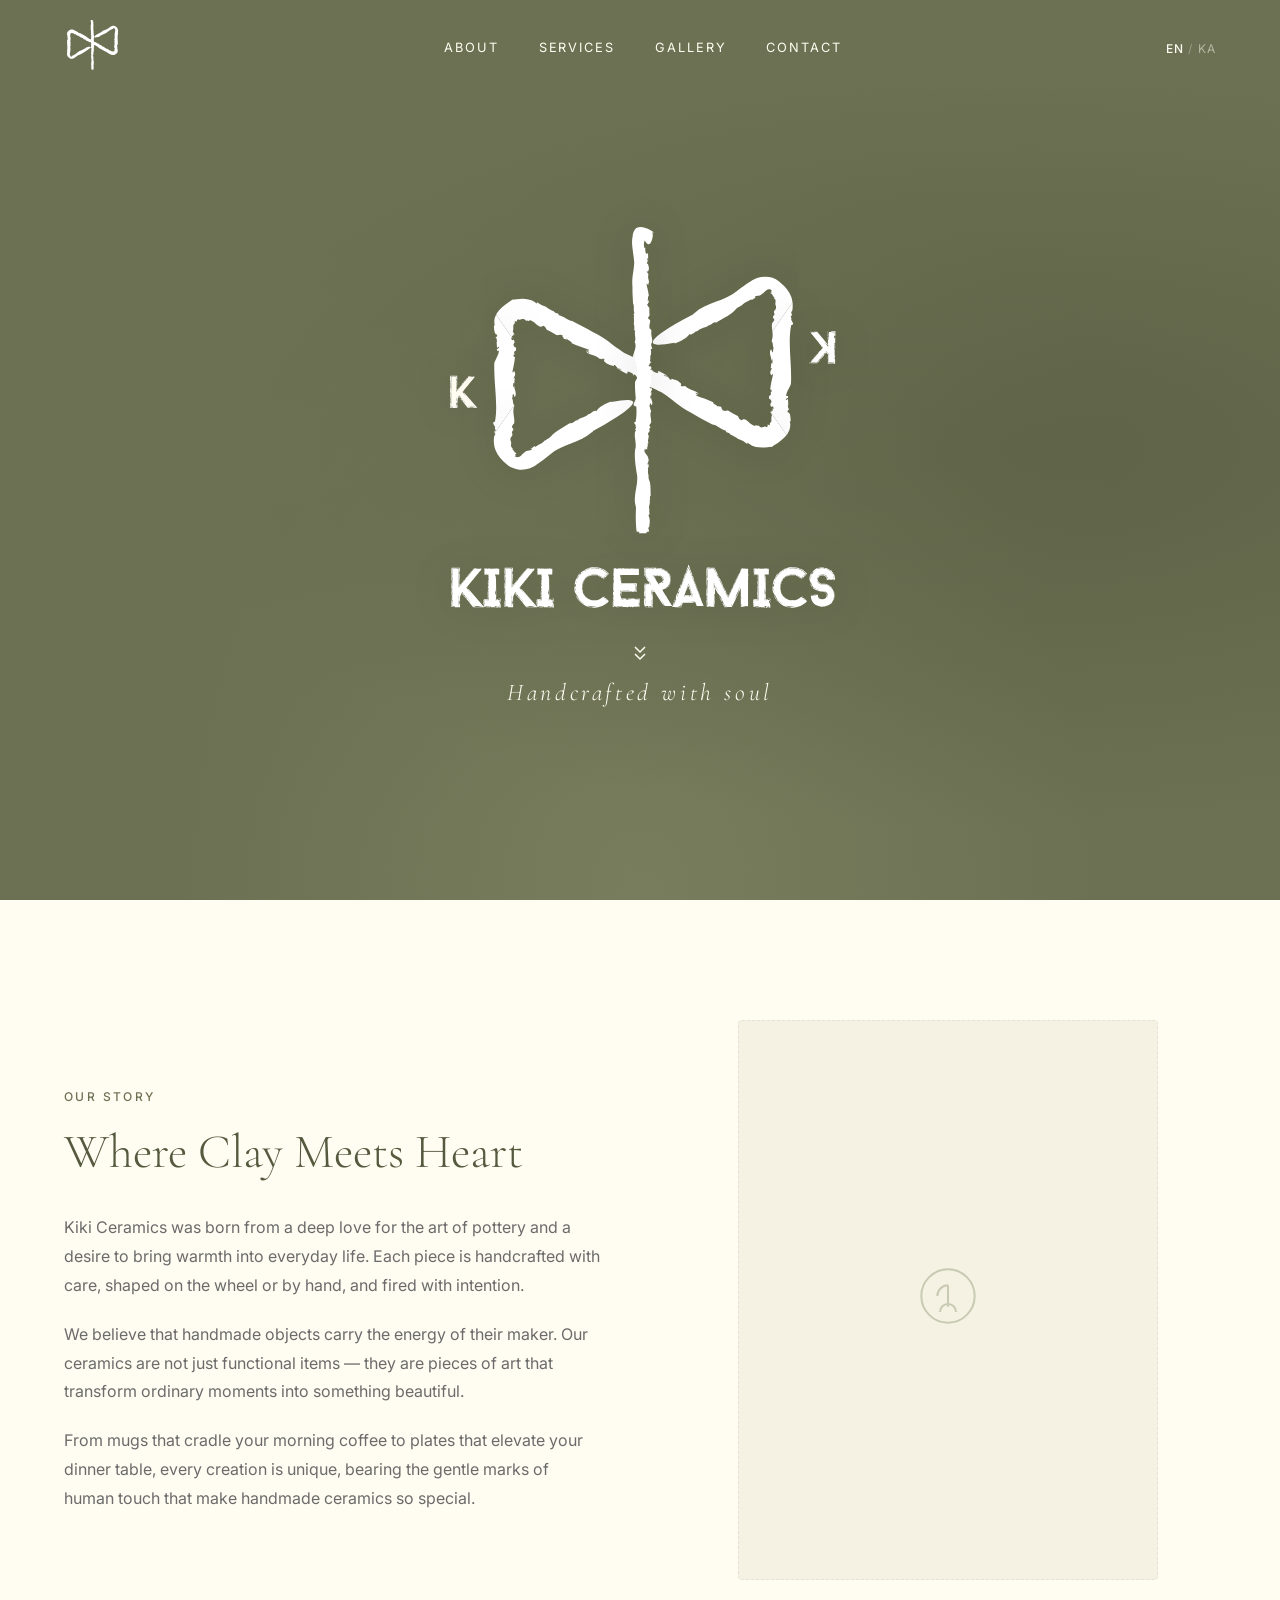
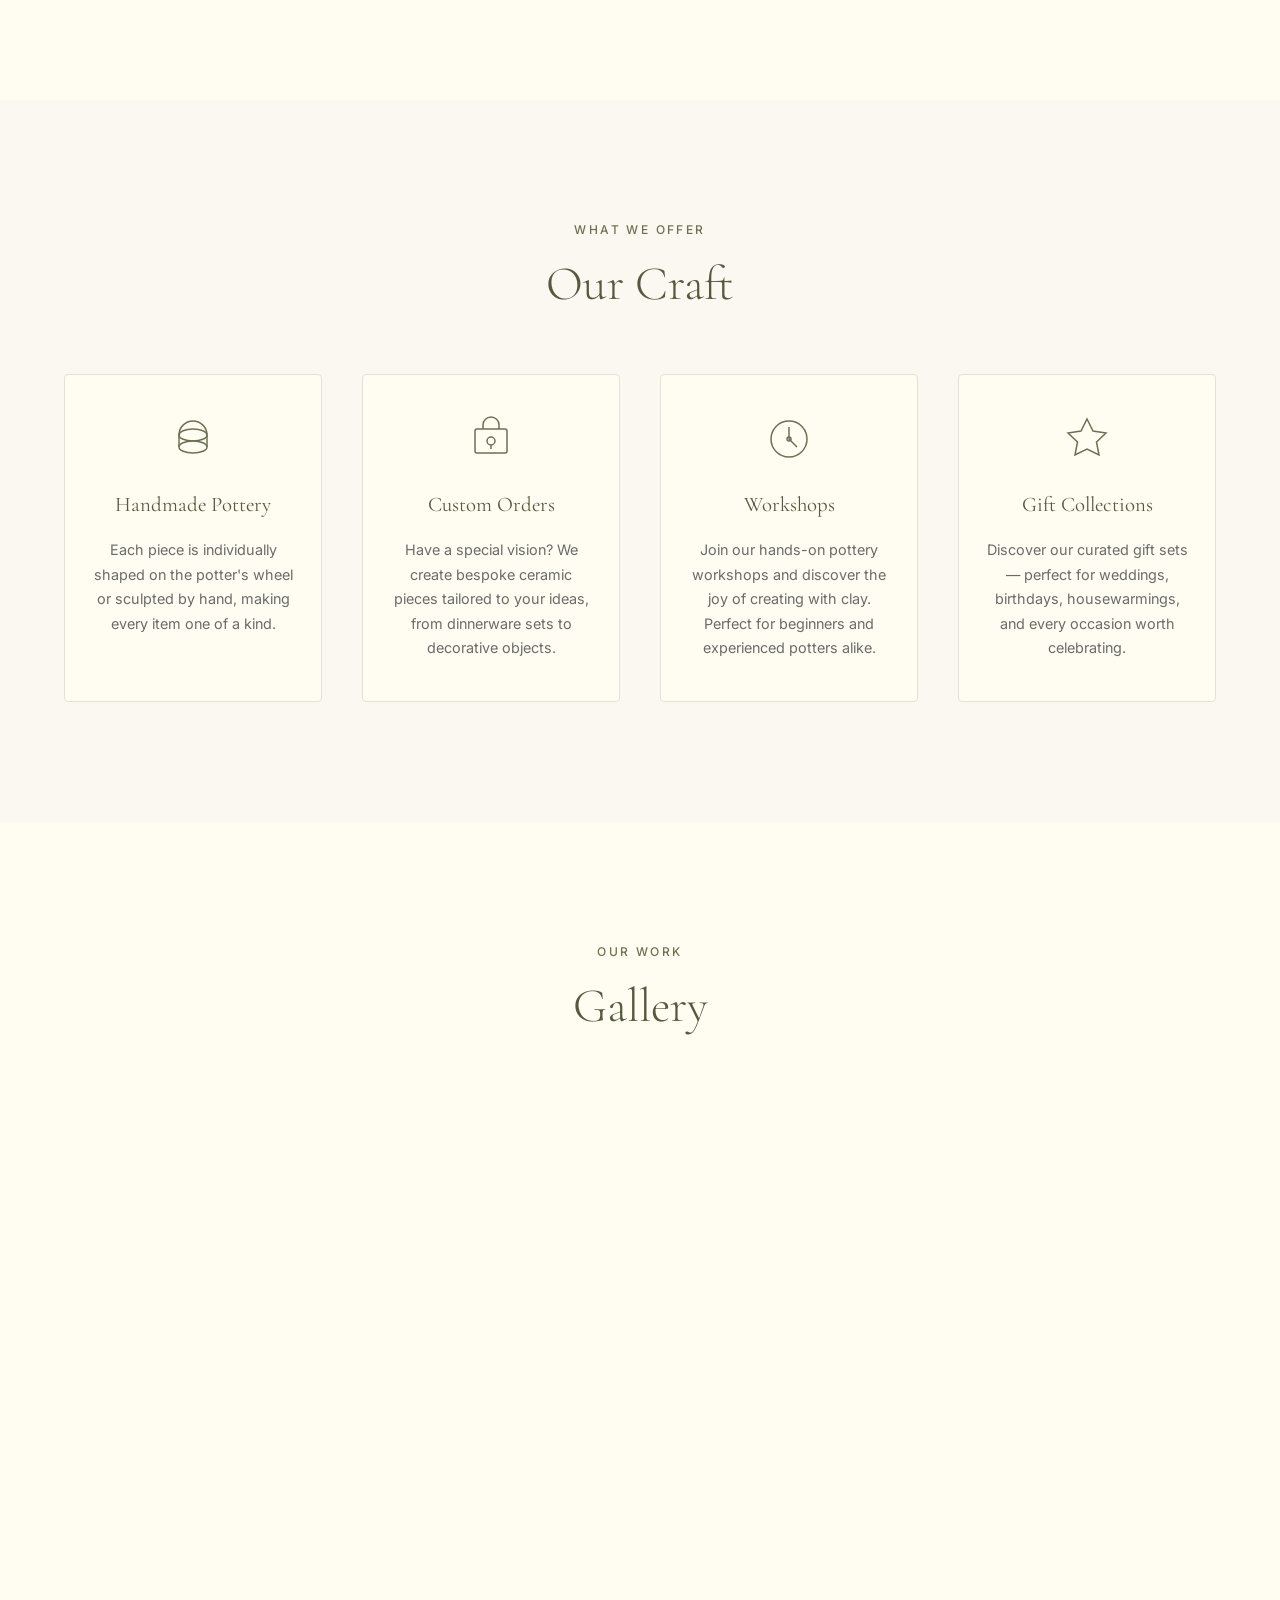
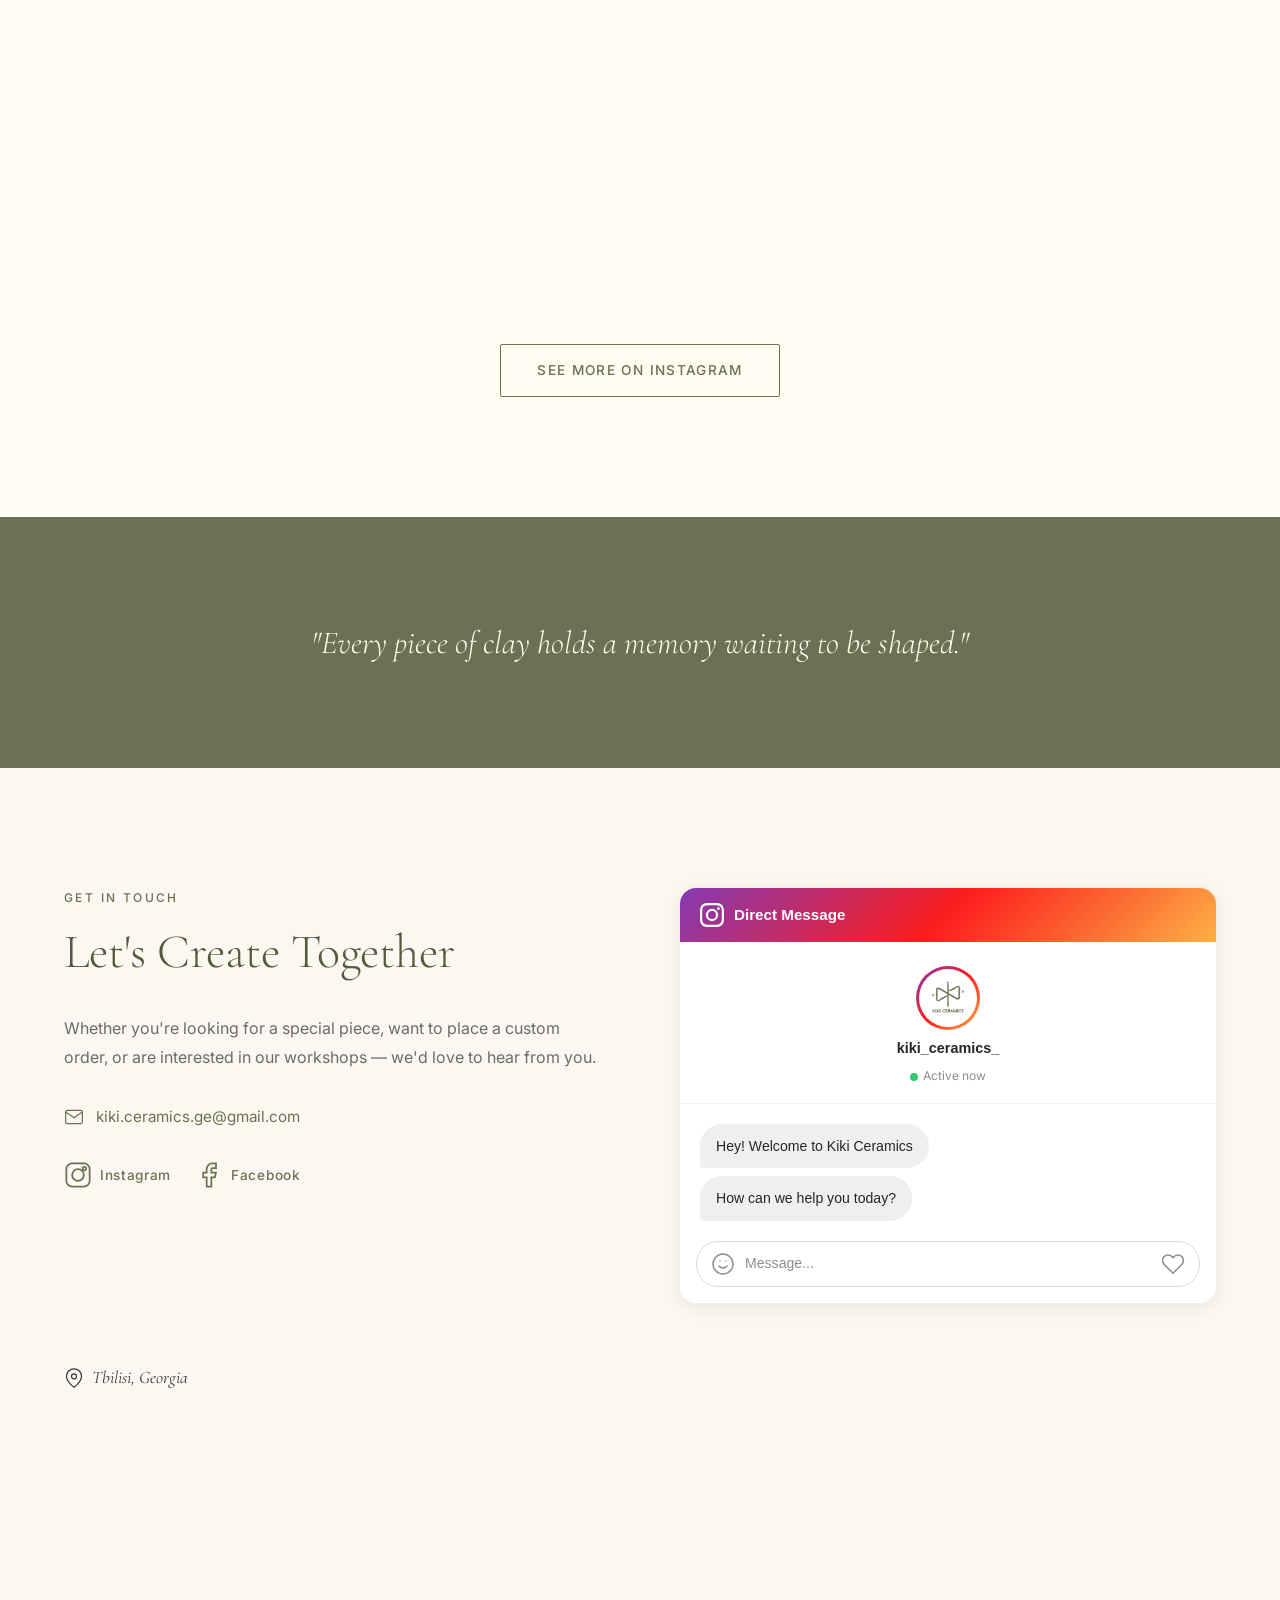
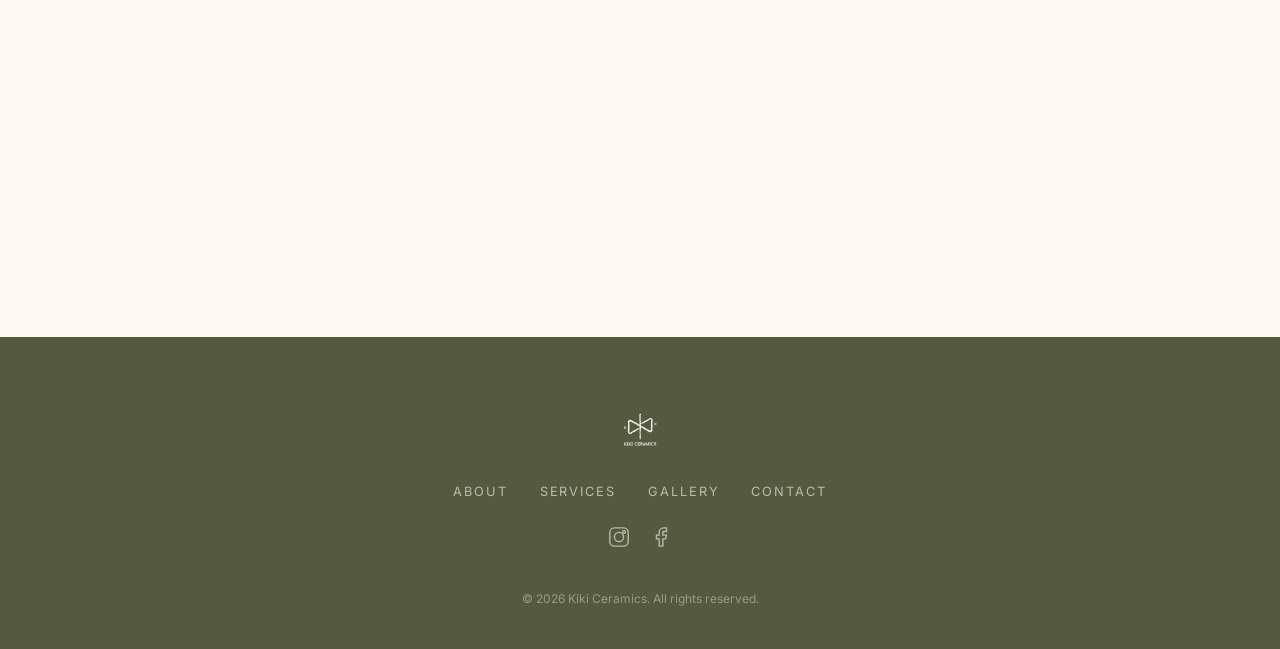
==== index.html @ f585f27c "add kiki website" ====
<!DOCTYPE html>
<html lang="en">
<head>
  <meta charset="UTF-8">
  <meta name="viewport" content="width=device-width, initial-scale=1.0">
  <title>Kiki Ceramics | Handmade Ceramics</title>
  <meta name="description" content="Kiki Ceramics - Unique handmade ceramics crafted with love. Each piece tells a story.">
  <meta property="og:title" content="Kiki Ceramics | Handmade Ceramics">
  <meta property="og:description" content="Unique handmade ceramics crafted with love in Tbilisi, Georgia. Each piece tells a story.">
  <meta property="og:type" content="website">
  <meta property="og:image" content="assets/images/logo-green.png">
  <link rel="icon" type="image/png" href="assets/images/logo-green.png">
  <link rel="stylesheet" href="styles.css">
  <link rel="preconnect" href="https://fonts.googleapis.com">
  <link rel="preconnect" href="https://fonts.gstatic.com" crossorigin>
  <link href="https://fonts.googleapis.com/css2?family=Cormorant+Garamond:ital,wght@0,300;0,400;0,500;0,600;1,300;1,400&family=Inter:wght@300;400;500&family=Noto+Sans+Georgian:wght@300;400;500;600&family=Noto+Serif+Georgian:wght@300;400;500;600&display=swap" rel="stylesheet">
</head>
<body>

  <!-- Navigation -->
  <nav class="nav" id="nav">
    <div class="nav-inner">
      <a href="#hero" class="nav-logo">
        <img src="assets/images/logo-white-bowtie.svg" alt="Kiki Ceramics" class="nav-logo-img nav-logo-white">
        <img src="assets/images/logo-green-bowtie.svg" alt="Kiki Ceramics" class="nav-logo-img nav-logo-green">
      </a>
      <div class="nav-links" id="navLinks">
        <a href="#about" class="nav-link" data-i18n="nav.about">About</a>
        <a href="#services" class="nav-link" data-i18n="nav.services">Services</a>
        <a href="#gallery" class="nav-link" data-i18n="nav.gallery">Gallery</a>
        <a href="#contact" class="nav-link" data-i18n="nav.contact">Contact</a>
      </div>
      <div class="nav-right">
        <button class="lang-toggle" id="langToggle" aria-label="Switch language">
          <span class="lang-option" data-lang="en">EN</span>
          <span class="lang-divider">/</span>
          <span class="lang-option active" data-lang="ka">KA</span>
        </button>
        <button class="nav-hamburger" id="hamburger" aria-label="Toggle menu">
          <span></span>
          <span></span>
          <span></span>
        </button>
      </div>
    </div>
  </nav>

  <!-- Mobile Menu -->
  <div class="mobile-menu" id="mobileMenu">
    <div class="mobile-menu-inner">
      <a href="#about" class="mobile-link" data-i18n="nav.about">About</a>
      <a href="#services" class="mobile-link" data-i18n="nav.services">Services</a>
      <a href="#gallery" class="mobile-link" data-i18n="nav.gallery">Gallery</a>
      <a href="#contact" class="mobile-link" data-i18n="nav.contact">Contact</a>
      <div class="mobile-social">
        <a href="https://www.instagram.com/kiki_ceramics_/" target="_blank" rel="noopener noreferrer" aria-label="Instagram">
          <svg width="24" height="24" viewBox="0 0 24 24" fill="none" stroke="currentColor" stroke-width="1.5"><rect x="2" y="2" width="20" height="20" rx="5"/><circle cx="12" cy="12" r="5"/><circle cx="17.5" cy="6.5" r="1.5"/></svg>
        </a>
        <a href="https://www.facebook.com/Kiki.Handmade.Ceramics" target="_blank" rel="noopener noreferrer" aria-label="Facebook">
          <svg width="24" height="24" viewBox="0 0 24 24" fill="none" stroke="currentColor" stroke-width="1.5"><path d="M18 2h-3a5 5 0 0 0-5 5v3H7v4h3v8h4v-8h3l1-4h-4V7a1 1 0 0 1 1-1h3z"/></svg>
        </a>
      </div>
    </div>
  </div>

  <!-- Hero Section -->
  <section class="hero" id="hero">
    <div class="hero-bg"></div>
    <div class="hero-content">
      <div class="hero-logo-wrapper">
        <img src="assets/images/logo-white-center.svg" alt="Kiki Ceramics" class="hero-logo hero-logo-center">
        <img src="assets/images/logo-white-wing-right-1.svg" alt="" aria-hidden="true" class="hero-logo hero-logo-wing-r1">
        <img src="assets/images/logo-white-wing-right-2.svg" alt="" aria-hidden="true" class="hero-logo hero-logo-wing-r2">
        <img src="assets/images/logo-white-wing-right-3.svg" alt="" aria-hidden="true" class="hero-logo hero-logo-wing-r3">
        <img src="assets/images/logo-white-wing-left-1.svg" alt="" aria-hidden="true" class="hero-logo hero-logo-wing-l1">
        <img src="assets/images/logo-white-wing-left-2.svg" alt="" aria-hidden="true" class="hero-logo hero-logo-wing-l2">
        <img src="assets/images/logo-white-wing-left-3.svg" alt="" aria-hidden="true" class="hero-logo hero-logo-wing-l3">
        <img src="assets/images/logo-white-kk.svg" alt="" aria-hidden="true" class="hero-logo hero-logo-kk">
        <img src="assets/images/logo-white-text.svg" alt="" aria-hidden="true" class="hero-logo hero-logo-text">
      </div>
      <p class="hero-tagline" data-i18n="hero.tagline">Handcrafted with soul</p>
      <a href="#about" class="hero-scroll">
        <svg width="24" height="24" viewBox="0 0 24 24" fill="none" stroke="currentColor" stroke-width="1.5"><path d="M7 13l5 5 5-5M7 6l5 5 5-5"/></svg>
      </a>
    </div>
  </section>

  <!-- About Section -->
  <section class="section about" id="about">
    <div class="container">
      <div class="about-grid">
        <div class="about-text">
          <span class="section-label" data-i18n="about.label">Our Story</span>
          <h2 class="section-title" data-i18n="about.title">Where Clay Meets Heart</h2>
          <p class="about-description" data-i18n="about.p1">
            Kiki Ceramics was born from a deep love for the art of pottery and a desire to bring warmth into everyday life. Each piece is handcrafted with care, shaped on the wheel or by hand, and fired with intention.
          </p>
          <p class="about-description" data-i18n="about.p2">
            We believe that handmade objects carry the energy of their maker. Our ceramics are not just functional items — they are pieces of art that transform ordinary moments into something beautiful.
          </p>
          <p class="about-description" data-i18n="about.p3">
            From mugs that cradle your morning coffee to plates that elevate your dinner table, every creation is unique, bearing the gentle marks of human touch that make handmade ceramics so special.
          </p>
        </div>
        <div class="about-visual">
          <div class="about-image-placeholder">
            <div class="placeholder-icon">
              <svg width="64" height="64" viewBox="0 0 24 24" fill="none" stroke="currentColor" stroke-width="0.75"><path d="M12 2C6.48 2 2 6.48 2 12s4.48 10 10 10 10-4.48 10-10S17.52 2 12 2z"/><path d="M8 12c0-2.2 1.8-4 4-4"/><path d="M12 8v8"/><path d="M9 18c0-1.7 1.3-3 3-3s3 1.3 3 3"/></svg>
            </div>
          </div>
        </div>
      </div>
    </div>
  </section>

  <!-- Services Section -->
  <section class="section services" id="services">
    <div class="container">
      <span class="section-label center" data-i18n="services.label">What We Offer</span>
      <h2 class="section-title center" data-i18n="services.title">Our Craft</h2>
      <div class="services-grid">
        <div class="service-card">
          <div class="service-icon">
            <svg width="48" height="48" viewBox="0 0 48 48" fill="none" stroke="currentColor" stroke-width="1.5">
              <ellipse cx="24" cy="32" rx="14" ry="6"/>
              <path d="M10 32V20c0-7.7 6.3-14 14-14s14 6.3 14 14v12"/>
              <ellipse cx="24" cy="20" rx="14" ry="6"/>
            </svg>
          </div>
          <h3 class="service-title" data-i18n="services.handmade.title">Handmade Pottery</h3>
          <p class="service-text" data-i18n="services.handmade.text">
            Each piece is individually shaped on the potter's wheel or sculpted by hand, making every item one of a kind.
          </p>
        </div>
        <div class="service-card">
          <div class="service-icon">
            <svg width="48" height="48" viewBox="0 0 48 48" fill="none" stroke="currentColor" stroke-width="1.5">
              <rect x="8" y="14" width="32" height="24" rx="2"/>
              <path d="M16 14V10a8 8 0 0 1 16 0v4"/>
              <circle cx="24" cy="26" r="4"/>
              <path d="M24 30v4"/>
            </svg>
          </div>
          <h3 class="service-title" data-i18n="services.custom.title">Custom Orders</h3>
          <p class="service-text" data-i18n="services.custom.text">
            Have a special vision? We create bespoke ceramic pieces tailored to your ideas, from dinnerware sets to decorative objects.
          </p>
        </div>
        <div class="service-card">
          <div class="service-icon">
            <svg width="48" height="48" viewBox="0 0 48 48" fill="none" stroke="currentColor" stroke-width="1.5">
              <circle cx="24" cy="24" r="18"/>
              <path d="M24 12v12l8 8"/>
              <circle cx="24" cy="24" r="2"/>
            </svg>
          </div>
          <h3 class="service-title" data-i18n="services.workshops.title">Workshops</h3>
          <p class="service-text" data-i18n="services.workshops.text">
            Join our hands-on pottery workshops and discover the joy of creating with clay. Perfect for beginners and experienced potters alike.
          </p>
        </div>
        <div class="service-card">
          <div class="service-icon">
            <svg width="48" height="48" viewBox="0 0 48 48" fill="none" stroke="currentColor" stroke-width="1.5">
              <path d="M24 4l6 12 13 2-9.5 9 2.5 13L24 34l-12 6 2.5-13L5 18l13-2z"/>
            </svg>
          </div>
          <h3 class="service-title" data-i18n="services.gifts.title">Gift Collections</h3>
          <p class="service-text" data-i18n="services.gifts.text">
            Discover our curated gift sets — perfect for weddings, birthdays, housewarmings, and every occasion worth celebrating.
          </p>
        </div>
      </div>
    </div>
  </section>

  <!-- Gallery Section -->
  <section class="section gallery" id="gallery">
    <div class="container">
      <span class="section-label center" data-i18n="gallery.label">Our Work</span>
      <h2 class="section-title center" data-i18n="gallery.title">Gallery</h2>
      <div class="gallery-embed">
        <iframe src="https://www.instagram.com/kiki_ceramics_/embed/" frameborder="0" scrolling="no" allowtransparency="true" class="instagram-embed-iframe"></iframe>
      </div>
      <div class="gallery-cta">
        <a href="https://www.instagram.com/kiki_ceramics_/" target="_blank" rel="noopener noreferrer" class="btn btn-outline" data-i18n="gallery.cta">
          See More on Instagram
        </a>
      </div>
    </div>
  </section>

  <!-- Testimonial / Quote -->
  <section class="section quote-section">
    <div class="container">
      <blockquote class="quote">
        <p class="quote-text" data-i18n="quote.text">"Every piece of clay holds a memory waiting to be shaped."</p>
      </blockquote>
    </div>
  </section>

  <!-- Contact Section -->
  <section class="section contact" id="contact">
    <div class="container">
      <div class="contact-grid">
        <div class="contact-info">
          <span class="section-label" data-i18n="contact.label">Get in Touch</span>
          <h2 class="section-title" data-i18n="contact.title">Let's Create Together</h2>
          <p class="contact-description" data-i18n="contact.text">
            Whether you're looking for a special piece, want to place a custom order, or are interested in our workshops — we'd love to hear from you.
          </p>
          <div class="contact-details">
            <div class="contact-item">
              <svg width="20" height="20" viewBox="0 0 24 24" fill="none" stroke="currentColor" stroke-width="1.5"><path d="M4 4h16c1.1 0 2 .9 2 2v12c0 1.1-.9 2-2 2H4c-1.1 0-2-.9-2-2V6c0-1.1.9-2 2-2z"/><polyline points="22,6 12,13 2,6"/></svg>
              <a href="mailto:kiki.ceramics.ge@gmail.com">kiki.ceramics.ge@gmail.com</a>
            </div>
          </div>
          <div class="contact-social">
            <a href="https://www.instagram.com/kiki_ceramics_/" target="_blank" rel="noopener noreferrer" class="social-link" aria-label="Instagram">
              <svg width="28" height="28" viewBox="0 0 24 24" fill="none" stroke="currentColor" stroke-width="1.5"><rect x="2" y="2" width="20" height="20" rx="5"/><circle cx="12" cy="12" r="5"/><circle cx="17.5" cy="6.5" r="1.5"/></svg>
              <span>Instagram</span>
            </a>
            <a href="https://www.facebook.com/Kiki.Handmade.Ceramics" target="_blank" rel="noopener noreferrer" class="social-link" aria-label="Facebook">
              <svg width="28" height="28" viewBox="0 0 24 24" fill="none" stroke="currentColor" stroke-width="1.5"><path d="M18 2h-3a5 5 0 0 0-5 5v3H7v4h3v8h4v-8h3l1-4h-4V7a1 1 0 0 1 1-1h3z"/></svg>
              <span>Facebook</span>
            </a>
          </div>
        </div>
        <a href="https://ig.me/m/kiki_ceramics_" target="_blank" rel="noopener noreferrer" class="dm-chat">
          <div class="dm-chat-header">
            <svg class="dm-ig-logo" width="24" height="24" viewBox="0 0 24 24" fill="white"><path d="M12 2.163c3.204 0 3.584.012 4.85.07 3.252.148 4.771 1.691 4.919 4.919.058 1.265.069 1.645.069 4.849 0 3.205-.012 3.584-.069 4.849-.149 3.225-1.664 4.771-4.919 4.919-1.266.058-1.644.07-4.85.07-3.204 0-3.584-.012-4.849-.07-3.26-.149-4.771-1.699-4.919-4.92-.058-1.265-.07-1.644-.07-4.849 0-3.204.013-3.583.07-4.849.149-3.227 1.664-4.771 4.919-4.919 1.266-.057 1.645-.069 4.849-.069zM12 0C8.741 0 8.333.014 7.053.072 2.695.272.273 2.69.073 7.052.014 8.333 0 8.741 0 12c0 3.259.014 3.668.072 4.948.2 4.358 2.618 6.78 6.98 6.98C8.333 23.986 8.741 24 12 24c3.259 0 3.668-.014 4.948-.072 4.354-.2 6.782-2.618 6.979-6.98.059-1.28.073-1.689.073-4.948 0-3.259-.014-3.667-.072-4.947-.196-4.354-2.617-6.78-6.979-6.98C15.668.014 15.259 0 12 0zm0 5.838a6.162 6.162 0 100 12.324 6.162 6.162 0 000-12.324zM12 16a4 4 0 110-8 4 4 0 010 8zm6.406-11.845a1.44 1.44 0 100 2.881 1.44 1.44 0 000-2.881z"/></svg>
            <div class="dm-chat-user">
              <span class="dm-chat-name">Direct Message</span>
            </div>
          </div>
          <div class="dm-chat-profile">
            <img src="assets/images/logo-green.png" alt="Kiki Ceramics" class="dm-chat-avatar">
            <span class="dm-chat-username">kiki_ceramics_</span>
            <span class="dm-chat-status"><span class="dm-status-dot"></span> <span data-i18n="contact.dm.active">Active now</span></span>
          </div>
          <div class="dm-chat-body">
            <div class="dm-bubble dm-bubble-them">
              <span data-i18n="contact.dm.msg1">Hey! Welcome to Kiki Ceramics</span>
            </div>
            <div class="dm-bubble dm-bubble-them">
              <span data-i18n="contact.dm.msg2">How can we help you today?</span>
            </div>
          </div>
          <div class="dm-chat-input">
            <div class="dm-input-left">
              <svg width="24" height="24" viewBox="0 0 24 24" fill="none" stroke="currentColor" stroke-width="1.5" stroke-linecap="round" stroke-linejoin="round"><circle cx="12" cy="12" r="10"/><path d="M8 14s1.5 2 4 2 4-2 4-2"/><line x1="9" y1="9" x2="9.01" y2="9"/><line x1="15" y1="9" x2="15.01" y2="9"/></svg>
              <span data-i18n="contact.dm.placeholder">Message...</span>
            </div>
            <svg width="24" height="24" viewBox="0 0 24 24" fill="none" stroke="currentColor" stroke-width="1.5" stroke-linecap="round" stroke-linejoin="round"><path d="M20.84 4.61a5.5 5.5 0 00-7.78 0L12 5.67l-1.06-1.06a5.5 5.5 0 00-7.78 7.78l1.06 1.06L12 21.23l7.78-7.78 1.06-1.06a5.5 5.5 0 000-7.78z"/></svg>
          </div>
        </a>
      </div>
      <div class="map-wrapper">
        <div class="map-label">
          <svg width="20" height="20" viewBox="0 0 24 24" fill="none" stroke="currentColor" stroke-width="1.5"><path d="M21 10c0 7-9 13-9 13s-9-6-9-13a9 9 0 0 1 18 0z"/><circle cx="12" cy="10" r="3"/></svg>
          <span data-i18n="contact.location">Tbilisi, Georgia</span>
        </div>
        <iframe src="https://www.google.com/maps/embed?pb=!1m18!1m12!1m3!1d2978.5!2d44.7098691!3d41.7213943!2m3!1f0!2f0!3f0!3m2!1i1024!2i768!4f13.1!3m3!1m2!1s0x404473e780253381%3A0xa9ea9d4c72f1ffa7!2sAnemone!5e0!3m2!1sen!2sge!4v1709300000000" width="100%" height="400" style="border:0; border-radius:8px;" allowfullscreen="" loading="lazy" referrerpolicy="no-referrer-when-downgrade"></iframe>
      </div>
    </div>
  </section>

  <!-- Footer -->
  <footer class="footer">
    <div class="container">
      <div class="footer-inner">
        <div class="footer-logo">
          <img src="assets/images/logo-white.svg" alt="Kiki Ceramics" class="footer-logo-img">
        </div>
        <div class="footer-links">
          <a href="#about" data-i18n="nav.about">About</a>
          <a href="#services" data-i18n="nav.services">Services</a>
          <a href="#gallery" data-i18n="nav.gallery">Gallery</a>
          <a href="#contact" data-i18n="nav.contact">Contact</a>
        </div>
        <div class="footer-social">
          <a href="https://www.instagram.com/kiki_ceramics_/" target="_blank" rel="noopener noreferrer" aria-label="Instagram">
            <svg width="22" height="22" viewBox="0 0 24 24" fill="none" stroke="currentColor" stroke-width="1.5"><rect x="2" y="2" width="20" height="20" rx="5"/><circle cx="12" cy="12" r="5"/><circle cx="17.5" cy="6.5" r="1.5"/></svg>
          </a>
          <a href="https://www.facebook.com/Kiki.Handmade.Ceramics" target="_blank" rel="noopener noreferrer" aria-label="Facebook">
            <svg width="22" height="22" viewBox="0 0 24 24" fill="none" stroke="currentColor" stroke-width="1.5"><path d="M18 2h-3a5 5 0 0 0-5 5v3H7v4h3v8h4v-8h3l1-4h-4V7a1 1 0 0 1 1-1h3z"/></svg>
          </a>
        </div>
        <p class="footer-copy">&copy; 2026 Kiki Ceramics. <span data-i18n="footer.rights">All rights reserved.</span></p>
      </div>
    </div>
  </footer>

  <script src="script.js"></script>
</body>
</html>
---- styles.css ----
/* =========================================
   KIKI CERAMICS - Landing Page Styles
   ========================================= */

/* --- Font Faces --- */
@font-face {
  font-family: 'Baron Neue';
  src: url('assets/fonts/Baron Neue.otf') format('opentype');
  font-weight: 400;
  font-style: normal;
  font-display: swap;
}
@font-face {
  font-family: 'Baron Neue';
  src: url('assets/fonts/Baron Neue Bold.otf') format('opentype');
  font-weight: 700;
  font-style: normal;
  font-display: swap;
}
@font-face {
  font-family: 'Baron Neue';
  src: url('assets/fonts/Baron Neue Black.otf') format('opentype');
  font-weight: 900;
  font-style: normal;
  font-display: swap;
}

/* --- CSS Variables --- */
:root {
  --color-olive: #6C7153;
  --color-olive-dark: #555a3f;
  --color-olive-light: #8a8f6e;
  --color-cream: #FFFDF1;
  --color-cream-dark: #f5f2e3;
  --color-warm-white: #faf8f0;
  --color-text: #3a3a3a;
  --color-text-light: #6b6b6b;
  --color-text-muted: #999;
  --color-border: #e5e2d5;
  --font-display: 'Baron Neue', 'Cormorant Garamond', Georgia, serif;
  --font-heading: 'Cormorant Garamond', Georgia, serif;
  --font-body: 'Inter', 'Noto Sans Georgian', -apple-system, BlinkMacSystemFont, sans-serif;
  --font-georgian: 'Noto Sans Georgian', 'Inter', sans-serif;
  --font-georgian-heading: 'Noto Serif Georgian', Georgia, serif;
  --container-max: 1200px;
  --section-padding: 120px;
  --transition: 0.3s cubic-bezier(0.4, 0, 0.2, 1);
}

/* --- Reset & Base --- */
*, *::before, *::after {
  margin: 0;
  padding: 0;
  box-sizing: border-box;
}

html {
  scroll-behavior: smooth;
  font-size: 16px;
}

body {
  font-family: var(--font-body);
  color: var(--color-text);
  background-color: var(--color-cream);
  line-height: 1.7;
  -webkit-font-smoothing: antialiased;
  -moz-osx-font-smoothing: grayscale;
  overflow-x: hidden;
}

img {
  max-width: 100%;
  height: auto;
  display: block;
}

a {
  color: inherit;
  text-decoration: none;
  transition: var(--transition);
}

button {
  border: none;
  background: none;
  cursor: pointer;
  font-family: inherit;
}

.container {
  max-width: var(--container-max);
  margin: 0 auto;
  padding: 0 24px;
}

.section {
  padding: var(--section-padding) 0;
}

/* --- Typography --- */
.section-label {
  display: block;
  font-family: var(--font-body);
  font-size: 0.75rem;
  font-weight: 500;
  letter-spacing: 0.2em;
  text-transform: uppercase;
  color: var(--color-olive);
  margin-bottom: 16px;
}

.section-label.center {
  text-align: center;
}

.section-title {
  font-family: var(--font-heading);
  font-size: clamp(2rem, 4vw, 3rem);
  font-weight: 300;
  color: var(--color-olive-dark);
  line-height: 1.2;
  margin-bottom: 32px;
}

.section-title.center {
  text-align: center;
}

/* --- Buttons --- */
.btn {
  display: inline-flex;
  align-items: center;
  justify-content: center;
  padding: 14px 36px;
  font-family: var(--font-body);
  font-size: 0.85rem;
  font-weight: 500;
  letter-spacing: 0.1em;
  text-transform: uppercase;
  border-radius: 2px;
  transition: var(--transition);
  cursor: pointer;
}

.btn-primary {
  background-color: var(--color-olive);
  color: var(--color-cream);
  border: 1.5px solid var(--color-olive);
}

.btn-primary:hover {
  background-color: var(--color-olive-dark);
  border-color: var(--color-olive-dark);
}

.btn-outline {
  background: transparent;
  color: var(--color-olive);
  border: 1.5px solid var(--color-olive);
}

.btn-outline:hover {
  background-color: var(--color-olive);
  color: var(--color-cream);
}

/* =========================================
   NAVIGATION
   ========================================= */
.nav {
  position: fixed;
  top: 0;
  left: 0;
  right: 0;
  z-index: 1000;
  padding: 20px 0;
  transition: all 0.4s ease;
}

.nav.scrolled {
  background-color: rgba(255, 253, 241, 0.95);
  backdrop-filter: blur(12px);
  -webkit-backdrop-filter: blur(12px);
  padding: 12px 0;
  box-shadow: 0 1px 0 var(--color-border);
}

.nav-inner {
  max-width: var(--container-max);
  margin: 0 auto;
  padding: 0 24px;
  display: flex;
  align-items: center;
  justify-content: space-between;
}

.nav-logo {
  overflow: hidden;
  width: 56px;
  height: 56px;
  flex-shrink: 0;
  transition: var(--transition);
}

.nav-logo-img {
  width: 100%;
  height: 100%;
  transform: scale(2.2) translateY(-3%);
  transform-origin: center;
  transition: var(--transition);
}

.nav-logo-green {
  display: none;
}

.nav-logo-white {
  display: block;
}

.nav.scrolled .nav-logo {
  width: 44px;
  height: 44px;
}

.nav.scrolled .nav-logo-img {
  transform: scale(1.75) translateY(2%);
}

.nav.scrolled .nav-logo-green {
  display: block;
}

.nav.scrolled .nav-logo-white {
  display: none;
}

.nav-links {
  display: flex;
  gap: 40px;
}

.nav-link {
  font-size: 0.8rem;
  font-weight: 400;
  letter-spacing: 0.15em;
  text-transform: uppercase;
  color: var(--color-cream);
  position: relative;
}

.nav.scrolled .nav-link {
  color: var(--color-text);
}

.nav-link::after {
  content: '';
  position: absolute;
  bottom: -4px;
  left: 0;
  width: 0;
  height: 1px;
  background-color: currentColor;
  transition: width 0.3s ease;
}

.nav-link:hover::after {
  width: 100%;
}

.nav-right {
  display: flex;
  align-items: center;
  gap: 20px;
}

/* Language Toggle */
.lang-toggle {
  display: flex;
  align-items: center;
  gap: 4px;
  font-size: 0.75rem;
  letter-spacing: 0.1em;
  color: var(--color-cream);
  transition: var(--transition);
}

.nav.scrolled .lang-toggle {
  color: var(--color-text);
}

.lang-option {
  cursor: pointer;
  opacity: 0.5;
  transition: var(--transition);
}

.lang-option.active {
  opacity: 1;
  font-weight: 500;
}

.lang-option:hover {
  opacity: 0.8;
}

.lang-divider {
  opacity: 0.3;
}

/* Hamburger */
.nav-hamburger {
  display: none;
  flex-direction: column;
  gap: 5px;
  padding: 4px;
}

.nav-hamburger span {
  display: block;
  width: 24px;
  height: 1.5px;
  background-color: var(--color-cream);
  transition: var(--transition);
}

.nav.scrolled .nav-hamburger span {
  background-color: var(--color-text);
}

.nav-hamburger.active span:nth-child(1) {
  transform: translateY(6.5px) rotate(45deg);
}
.nav-hamburger.active span:nth-child(2) {
  opacity: 0;
}
.nav-hamburger.active span:nth-child(3) {
  transform: translateY(-6.5px) rotate(-45deg);
}

/* Mobile Menu */
.mobile-menu {
  position: fixed;
  top: 0;
  left: 0;
  right: 0;
  bottom: 0;
  z-index: 999;
  background-color: var(--color-olive-dark);
  display: flex;
  align-items: center;
  justify-content: center;
  opacity: 0;
  pointer-events: none;
  transition: opacity 0.4s ease;
}

.mobile-menu.active {
  opacity: 1;
  pointer-events: all;
}

.mobile-menu-inner {
  text-align: center;
}

.mobile-link {
  display: block;
  font-family: var(--font-heading);
  font-size: 2rem;
  color: var(--color-cream);
  margin-bottom: 24px;
  opacity: 0;
  transform: translateY(20px);
  transition: all 0.4s ease;
}

.mobile-menu.active .mobile-link {
  opacity: 1;
  transform: translateY(0);
}

.mobile-menu.active .mobile-link:nth-child(1) { transition-delay: 0.1s; }
.mobile-menu.active .mobile-link:nth-child(2) { transition-delay: 0.15s; }
.mobile-menu.active .mobile-link:nth-child(3) { transition-delay: 0.2s; }
.mobile-menu.active .mobile-link:nth-child(4) { transition-delay: 0.25s; }

.mobile-social {
  margin-top: 40px;
  display: flex;
  justify-content: center;
  gap: 24px;
  opacity: 0;
  transition: opacity 0.4s ease 0.3s;
}

.mobile-menu.active .mobile-social {
  opacity: 1;
}

.mobile-social a {
  color: var(--color-cream);
  opacity: 0.7;
}

.mobile-social a:hover {
  opacity: 1;
}

/* =========================================
   HERO SECTION
   ========================================= */
.hero {
  position: relative;
  height: 100vh;
  min-height: 600px;
  display: flex;
  align-items: center;
  justify-content: center;
  overflow: hidden;
}

.hero-bg {
  position: absolute;
  inset: 0;
  background-color: var(--color-olive);
  background-image:
    radial-gradient(ellipse at 20% 50%, rgba(108, 113, 83, 0.8) 0%, transparent 60%),
    radial-gradient(ellipse at 80% 50%, rgba(85, 90, 63, 0.6) 0%, transparent 60%),
    radial-gradient(ellipse at 50% 100%, rgba(138, 143, 110, 0.4) 0%, transparent 50%);
  background-size: cover;
}

.hero-bg::after {
  content: '';
  position: absolute;
  inset: 0;
  background: url("data:image/svg+xml,%3Csvg width='60' height='60' viewBox='0 0 60 60' xmlns='http://www.w3.org/2000/svg'%3E%3Cg fill='none' fill-rule='evenodd'%3E%3Cg fill='%23ffffff' fill-opacity='0.015'%3E%3Ccircle cx='30' cy='30' r='1'/%3E%3C/g%3E%3C/g%3E%3C/svg%3E");
}

.hero-content {
  position: relative;
  z-index: 1;
  text-align: center;
  padding: 0 24px;
}

.hero-logo-wrapper {
  margin-bottom: -72px;
  margin-top: -162px;
  position: relative;
  width: min(720px, 72vw);
  aspect-ratio: 1;
  margin-left: auto;
  margin-right: auto;
  pointer-events: none;
  user-select: none;
}

/* --- All logo layers share the same size and position --- */
.hero-logo {
  position: absolute;
  inset: 0;
  width: 100%;
  height: 100%;
  object-fit: contain;
  filter: drop-shadow(0 2px 20px rgba(0,0,0,0.1));
  -webkit-user-drag: none;
}

/*
 * PART 1: Center vertical line — draws top to bottom
 */
.hero-logo-center {
  z-index: 4;
  opacity: 0;
  animation: centerDraw 1.2s cubic-bezier(0.4, 0, 0.2, 1) 0.2s both;
}

@keyframes centerDraw {
  0% {
    clip-path: inset(0 0 100% 0);
    opacity: 1;
  }
  100% {
    clip-path: inset(0 0 0% 0);
    opacity: 1;
  }
}

/*
 * PART 2 & 3: Wing edges — 3 zones per wing, simple directional wipes.
 * Each zone SVG has a built-in clipPath isolating its edge.
 * CSS inset() wipes in the stroke direction with tight bounds.
 *
 * Right wing order: R1 (top edge C→TR), R2 (right edge TR→BR), R3 (bottom edge BR→C)
 * Left  wing order: L1 (top edge C→TL), L2 (left edge TL→BL), L3 (bottom edge BL→C)
 */
.hero-logo-wing-r1,
.hero-logo-wing-r2,
.hero-logo-wing-r3,
.hero-logo-wing-l1,
.hero-logo-wing-l2,
.hero-logo-wing-l3 {
  z-index: 3;
}

/* Right wing zones */
.hero-logo-wing-r1 { animation: wipeR1 0.35s linear 0.8s both; }
.hero-logo-wing-r2 { animation: wipeR2 0.35s linear 1.07s both; }
.hero-logo-wing-r3 { animation: wipeR3 0.35s linear 1.34s both; }

/* Left wing zones */
.hero-logo-wing-l1 { animation: wipeL1 0.35s linear 1.75s both; }
.hero-logo-wing-l2 { animation: wipeL2 0.35s linear 2.02s both; }
.hero-logo-wing-l3 { animation: wipeL3 0.35s linear 2.29s both; }

/* R1: top edge, wipe left→right */
@keyframes wipeR1 {
  from { clip-path: inset(0 52% 0 0); }
  to   { clip-path: inset(0 28% 0 0); }
}

/* R2: right edge, wipe top→bottom */
@keyframes wipeR2 {
  from { clip-path: inset(0 0 62% 0); }
  to   { clip-path: inset(0 0 40% 0); }
}

/* R3: bottom edge, wipe right→left */
@keyframes wipeR3 {
  from { clip-path: inset(0 0 0 71%); }
  to   { clip-path: inset(0 0 0 49%); }
}

/* L1: top edge, wipe right→left */
@keyframes wipeL1 {
  from { clip-path: inset(0 0 0 52%); }
  to   { clip-path: inset(0 0 0 28%); }
}

/* L2: left edge, wipe top→bottom */
@keyframes wipeL2 {
  from { clip-path: inset(0 0 62% 0); }
  to   { clip-path: inset(0 0 40% 0); }
}

/* L3: bottom edge, wipe left→right */
@keyframes wipeL3 {
  from { clip-path: inset(0 72% 0 0); }
  to   { clip-path: inset(0 50% 0 0); }
}

/*
 * PART 4: K letters — bounce up after wings
 */
.hero-logo-kk {
  z-index: 2;
  opacity: 0;
  animation: lettersBounce 1.2s cubic-bezier(0.34, 1.56, 0.64, 1) 2.7s both;
}

/*
 * PART 5: "KIKI CERAMICS" text — bounce up after K letters
 */
.hero-logo-text {
  z-index: 1;
  opacity: 0;
  animation: lettersBounce 1.2s cubic-bezier(0.34, 1.56, 0.64, 1) 2.7s both;
}

@keyframes lettersBounce {
  0% {
    opacity: 0;
    transform: translateY(18px);
  }
  100% {
    opacity: 1;
    transform: translateY(0);
  }
}

.hero-tagline {
  font-family: var(--font-heading);
  font-size: clamp(1.1rem, 2.5vw, 1.5rem);
  font-weight: 300;
  font-style: italic;
  color: var(--color-cream);
  letter-spacing: 0.15em;
  opacity: 0;
  animation: lettersBounce 1.2s cubic-bezier(0.34, 1.56, 0.64, 1) 2.7s both;
}

.hero-scroll {
  position: absolute;
  bottom: 40px;
  left: 50%;
  transform: translateX(-50%);
  z-index: 5;
  color: var(--color-cream);
  opacity: 0.5;
  animation: scrollBounce 1.2s cubic-bezier(0.34, 1.56, 0.64, 1) 2.7s both, float 2s ease-in-out infinite 3.9s;
}

@keyframes scrollBounce {
  0% {
    opacity: 0;
    transform: translateX(-50%) translateY(18px);
  }
  100% {
    opacity: 1;
    transform: translateX(-50%) translateY(0);
  }
}

.hero-scroll:hover {
  opacity: 1;
}

@keyframes fadeInUp {
  from {
    opacity: 0;
    transform: translateY(24px);
  }
  to {
    opacity: 1;
    transform: translateY(0);
  }
}

@keyframes float {
  0%, 100% { transform: translateX(-50%) translateY(0); }
  50% { transform: translateX(-50%) translateY(8px); }
}

/* =========================================
   ABOUT SECTION
   ========================================= */
.about {
  background-color: var(--color-cream);
}

.about-grid {
  display: grid;
  grid-template-columns: 1fr 1fr;
  gap: 80px;
  align-items: center;
}

.about-description {
  font-size: 1rem;
  line-height: 1.8;
  color: var(--color-text-light);
  margin-bottom: 20px;
}

.about-description:last-child {
  margin-bottom: 0;
}

.about-visual {
  display: flex;
  justify-content: center;
}

.about-image-placeholder {
  width: 100%;
  max-width: 420px;
  aspect-ratio: 3/4;
  background-color: var(--color-cream-dark);
  border-radius: 4px;
  display: flex;
  align-items: center;
  justify-content: center;
  border: 1px dashed var(--color-border);
}

.placeholder-icon {
  color: var(--color-olive-light);
  opacity: 0.4;
}

/* =========================================
   SERVICES SECTION
   ========================================= */
.services {
  background-color: var(--color-warm-white);
}

.services-grid {
  display: grid;
  grid-template-columns: repeat(4, 1fr);
  gap: 40px;
  margin-top: 60px;
}

.service-card {
  text-align: center;
  padding: 40px 24px;
  border-radius: 4px;
  background: var(--color-cream);
  border: 1px solid var(--color-border);
  transition: var(--transition);
}

.service-card:hover {
  transform: translateY(-4px);
  box-shadow: 0 12px 40px rgba(108, 113, 83, 0.08);
  border-color: var(--color-olive-light);
}

.service-icon {
  color: var(--color-olive);
  margin-bottom: 24px;
  display: flex;
  justify-content: center;
}

.service-title {
  font-family: var(--font-heading);
  font-size: 1.3rem;
  font-weight: 400;
  color: var(--color-olive-dark);
  margin-bottom: 16px;
}

.service-text {
  font-size: 0.9rem;
  line-height: 1.7;
  color: var(--color-text-light);
}

/* =========================================
   GALLERY SECTION
   ========================================= */
.gallery {
  background-color: var(--color-cream);
}

.gallery-embed {
  margin-top: 60px;
  display: flex;
  justify-content: center;
}

.instagram-embed-iframe {
  width: 100%;
  max-width: 540px;
  min-height: 800px;
  border: none;
  border-radius: 8px;
}

.gallery-cta {
  text-align: center;
  margin-top: 48px;
}

/* =========================================
   QUOTE SECTION
   ========================================= */
.quote-section {
  background-color: var(--color-olive);
  padding: 100px 0;
}

.quote {
  text-align: center;
  max-width: 700px;
  margin: 0 auto;
}

.quote-text {
  font-family: var(--font-heading);
  font-size: clamp(1.4rem, 3vw, 2rem);
  font-weight: 300;
  font-style: italic;
  color: var(--color-cream);
  line-height: 1.6;
}

/* =========================================
   CONTACT SECTION
   ========================================= */
.contact {
  background-color: var(--color-warm-white);
}

.contact-grid {
  display: grid;
  grid-template-columns: 1fr 1fr;
  gap: 80px;
  align-items: start;
}

.contact-description {
  font-size: 1rem;
  line-height: 1.8;
  color: var(--color-text-light);
  margin-bottom: 32px;
}

.contact-details {
  margin-bottom: 32px;
}

.contact-item {
  display: flex;
  align-items: center;
  gap: 12px;
  margin-bottom: 16px;
  font-size: 0.95rem;
  color: var(--color-text-light);
}

.contact-item svg {
  color: var(--color-olive);
  flex-shrink: 0;
}

.contact-item a {
  color: var(--color-olive);
}

.contact-item a:hover {
  color: var(--color-olive-dark);
}

.contact-social {
  display: flex;
  gap: 24px;
}

.social-link {
  display: flex;
  align-items: center;
  gap: 8px;
  color: var(--color-olive);
  font-size: 0.85rem;
  font-weight: 500;
  letter-spacing: 0.05em;
}

.social-link:hover {
  color: var(--color-olive-dark);
}

/* Contact Form */
.contact-form-wrapper {
  background: var(--color-cream);
  padding: 48px;
  border-radius: 4px;
  border: 1px solid var(--color-border);
}

.form-group {
  margin-bottom: 24px;
}

.form-group label {
  display: block;
  font-size: 0.8rem;
  font-weight: 500;
  letter-spacing: 0.1em;
  text-transform: uppercase;
  color: var(--color-text);
  margin-bottom: 8px;
}

.form-group input,
.form-group textarea {
  width: 100%;
  padding: 12px 16px;
  font-family: var(--font-body);
  font-size: 0.95rem;
  color: var(--color-text);
  background-color: var(--color-warm-white);
  border: 1px solid var(--color-border);
  border-radius: 2px;
  transition: var(--transition);
  outline: none;
}

.form-group input:focus,
.form-group textarea:focus {
  border-color: var(--color-olive);
  box-shadow: 0 0 0 3px rgba(108, 113, 83, 0.1);
}

.form-group textarea {
  resize: vertical;
  min-height: 120px;
}

.contact-form .btn {
  width: 100%;
}

/* Instagram DM Chat Widget */
.dm-chat {
  display: flex;
  flex-direction: column;
  background: #fff;
  border-radius: 16px;
  overflow: hidden;
  text-decoration: none;
  color: #262626;
  transition: transform 0.3s ease, box-shadow 0.3s ease;
  cursor: pointer;
  box-shadow: 0 4px 20px rgba(0, 0, 0, 0.08);
}

.dm-chat:hover {
  transform: translateY(-4px);
  box-shadow: 0 12px 32px rgba(0, 0, 0, 0.15);
}

.dm-chat-header {
  display: flex;
  align-items: center;
  gap: 10px;
  padding: 14px 20px;
  background: linear-gradient(135deg, #833ab4, #fd1d1d, #fcb045);
  color: #fff;
}

.dm-ig-logo {
  flex-shrink: 0;
}

.dm-chat-user {
  display: flex;
  flex-direction: column;
}

.dm-chat-name {
  font-family: -apple-system, BlinkMacSystemFont, 'Segoe UI', Roboto, Helvetica, Arial, sans-serif;
  font-weight: 600;
  font-size: 0.95rem;
}

.dm-chat-profile {
  display: flex;
  flex-direction: column;
  align-items: center;
  gap: 6px;
  padding: 24px 20px 16px;
  border-bottom: 1px solid #efefef;
}

.dm-chat-avatar {
  width: 64px;
  height: 64px;
  border-radius: 50%;
  object-fit: cover;
  border: 3px solid transparent;
  background-image: linear-gradient(#fff, #fff), linear-gradient(135deg, #833ab4, #fd1d1d, #fcb045);
  background-origin: border-box;
  background-clip: padding-box, border-box;
}

.dm-chat-username {
  font-family: -apple-system, BlinkMacSystemFont, 'Segoe UI', Roboto, Helvetica, Arial, sans-serif;
  font-weight: 600;
  font-size: 0.9rem;
  color: #262626;
}

.dm-chat-status {
  display: flex;
  align-items: center;
  gap: 5px;
  font-size: 0.75rem;
  color: #8e8e8e;
}

.dm-status-dot {
  width: 8px;
  height: 8px;
  border-radius: 50%;
  background: #2ecc71;
  display: inline-block;
}

.dm-chat-body {
  padding: 20px;
  display: flex;
  flex-direction: column;
  gap: 8px;
  min-height: 100px;
}

.dm-bubble {
  padding: 12px 16px;
  border-radius: 22px;
  font-family: -apple-system, BlinkMacSystemFont, 'Segoe UI', Roboto, Helvetica, Arial, sans-serif;
  font-size: 0.88rem;
  line-height: 1.45;
  max-width: 85%;
}

.dm-bubble-them {
  background: #efefef;
  color: #262626;
  align-self: flex-start;
  border-bottom-left-radius: 4px;
}

.dm-chat-input {
  display: flex;
  align-items: center;
  justify-content: space-between;
  margin: 0 16px 16px;
  padding: 10px 14px;
  border: 1px solid #dbdbdb;
  border-radius: 22px;
  color: #8e8e8e;
  font-size: 0.88rem;
  font-family: -apple-system, BlinkMacSystemFont, 'Segoe UI', Roboto, Helvetica, Arial, sans-serif;
}

.dm-input-left {
  display: flex;
  align-items: center;
  gap: 10px;
}

.dm-chat-input svg {
  color: #8e8e8e;
  flex-shrink: 0;
}

.map-wrapper {
  margin-top: 60px;
}

.map-label {
  display: flex;
  align-items: center;
  gap: 8px;
  margin-bottom: 16px;
  color: var(--color-text);
  font-family: var(--font-heading);
  font-size: 1.1rem;
  font-style: italic;
}

/* =========================================
   FOOTER
   ========================================= */
.footer {
  background-color: var(--color-olive-dark);
  padding: 60px 0 40px;
}

.footer-inner {
  display: flex;
  flex-direction: column;
  align-items: center;
  gap: 24px;
}

.footer-logo-img {
  height: 60px;
  width: auto;
  opacity: 0.9;
}

.footer-links {
  display: flex;
  gap: 32px;
}

.footer-links a {
  font-size: 0.8rem;
  letter-spacing: 0.15em;
  text-transform: uppercase;
  color: var(--color-cream);
  opacity: 0.6;
}

.footer-links a:hover {
  opacity: 1;
}

.footer-social {
  display: flex;
  gap: 20px;
}

.footer-social a {
  color: var(--color-cream);
  opacity: 0.6;
  transition: var(--transition);
}

.footer-social a:hover {
  opacity: 1;
}

.footer-copy {
  font-size: 0.75rem;
  color: var(--color-cream);
  opacity: 0.4;
  margin-top: 8px;
}

/* =========================================
   SCROLL ANIMATIONS
   ========================================= */
.fade-in {
  opacity: 0;
  transform: translateY(30px);
  transition: opacity 0.8s ease, transform 0.8s ease;
}

.fade-in.visible {
  opacity: 1;
  transform: translateY(0);
}

/* Stagger delays for service cards */
.service-card.fade-in:nth-child(1) { transition-delay: 0s; }
.service-card.fade-in:nth-child(2) { transition-delay: 0.1s; }
.service-card.fade-in:nth-child(3) { transition-delay: 0.2s; }
.service-card.fade-in:nth-child(4) { transition-delay: 0.3s; }

/* Gallery item stagger */

/* Georgian language specifics */
html[lang="ka"] .section-title,
html[lang="ka"] .hero-tagline,
html[lang="ka"] .quote-text {
  font-family: var(--font-georgian-heading);
  font-weight: 300;
  font-size: 0.9em;
}

html[lang="ka"] .nav-link,
html[lang="ka"] .mobile-link,
html[lang="ka"] .footer-links a {
  font-family: var(--font-georgian);
  font-size: 0.9em;
  letter-spacing: 0.08em;
}

html[lang="ka"] .section-label,
html[lang="ka"] .about-description,
html[lang="ka"] .service-text,
html[lang="ka"] .contact-description,
html[lang="ka"] .btn {
  font-size: 0.9em;
}

/* Print & reduced-motion: disable animations */
@media print, (prefers-reduced-motion: reduce) {
  .fade-in {
    opacity: 1 !important;
    transform: none !important;
    transition: none !important;
  }
  .hero-logo,
  .hero-tagline,
  .hero-scroll {
    opacity: 1 !important;
    clip-path: none !important;
    transform: none !important;
    animation: none !important;
  }
}

/* =========================================
   RESPONSIVE
   ========================================= */
@media (max-width: 1024px) {
  :root {
    --section-padding: 80px;
  }

  .services-grid {
    grid-template-columns: repeat(2, 1fr);
    gap: 24px;
  }

  .about-grid {
    gap: 48px;
  }

  .contact-grid {
    gap: 48px;
  }
}

@media (max-width: 768px) {
  :root {
    --section-padding: 64px;
  }

  .nav-links {
    display: none;
  }

  .nav-hamburger {
    display: flex;
  }

  .about-grid {
    grid-template-columns: 1fr;
    gap: 40px;
  }

  .about-visual {
    order: -1;
  }

  .about-image-placeholder {
    max-width: 300px;
    aspect-ratio: 1;
  }

  .services-grid {
    grid-template-columns: 1fr;
    gap: 20px;
  }

  .service-card {
    padding: 32px 20px;
  }

  .contact-grid {
    grid-template-columns: 1fr;
    gap: 40px;
  }

  .contact-form-wrapper {
    padding: 32px 24px;
  }

  .hero-logo {
    width: min(300px, 70vw);
  }

  .footer-links {
    flex-wrap: wrap;
    justify-content: center;
    gap: 16px 24px;
  }
}

@media (max-width: 480px) {
  :root {
    --section-padding: 48px;
  }

  .hero-tagline {
    letter-spacing: 0.08em;
  }

  .section-title {
    margin-bottom: 24px;
  }

  .services-grid {
    margin-top: 40px;
  }

  .contact-form-wrapper {
    padding: 24px 16px;
  }
}
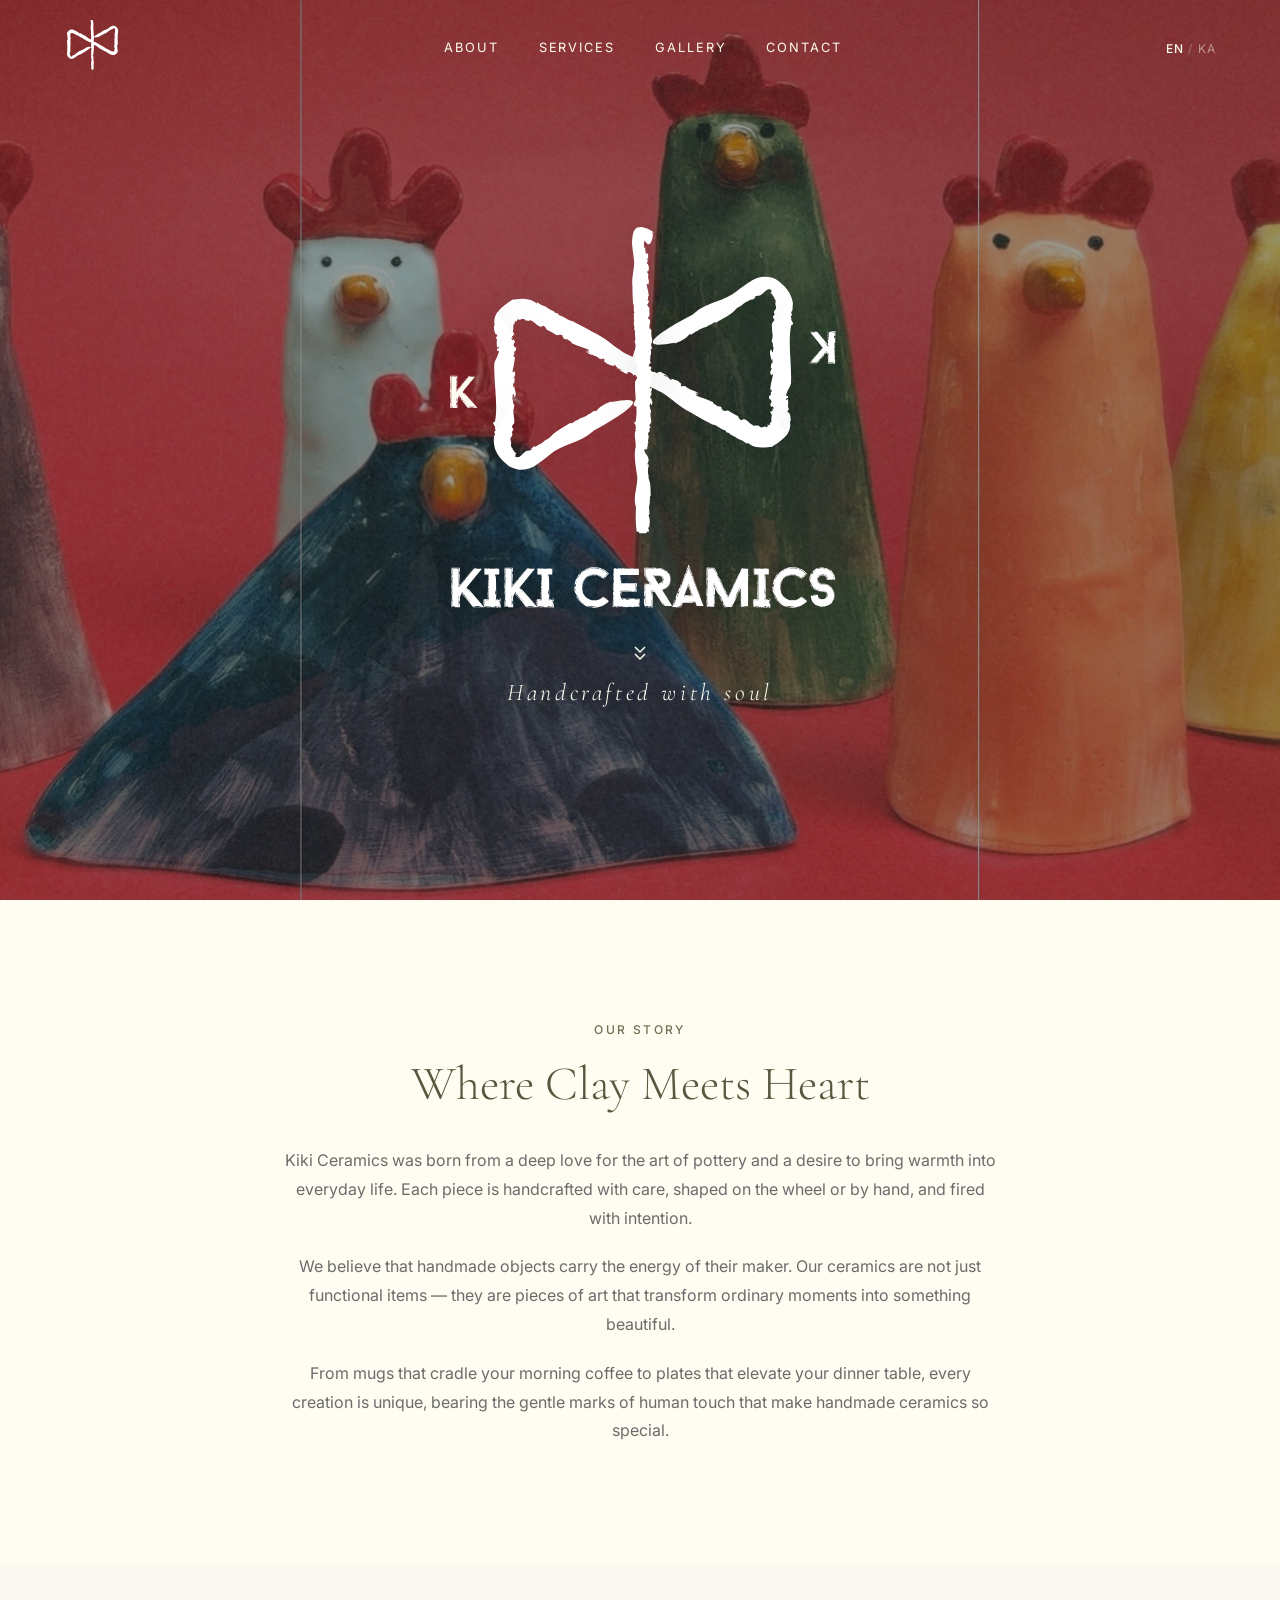
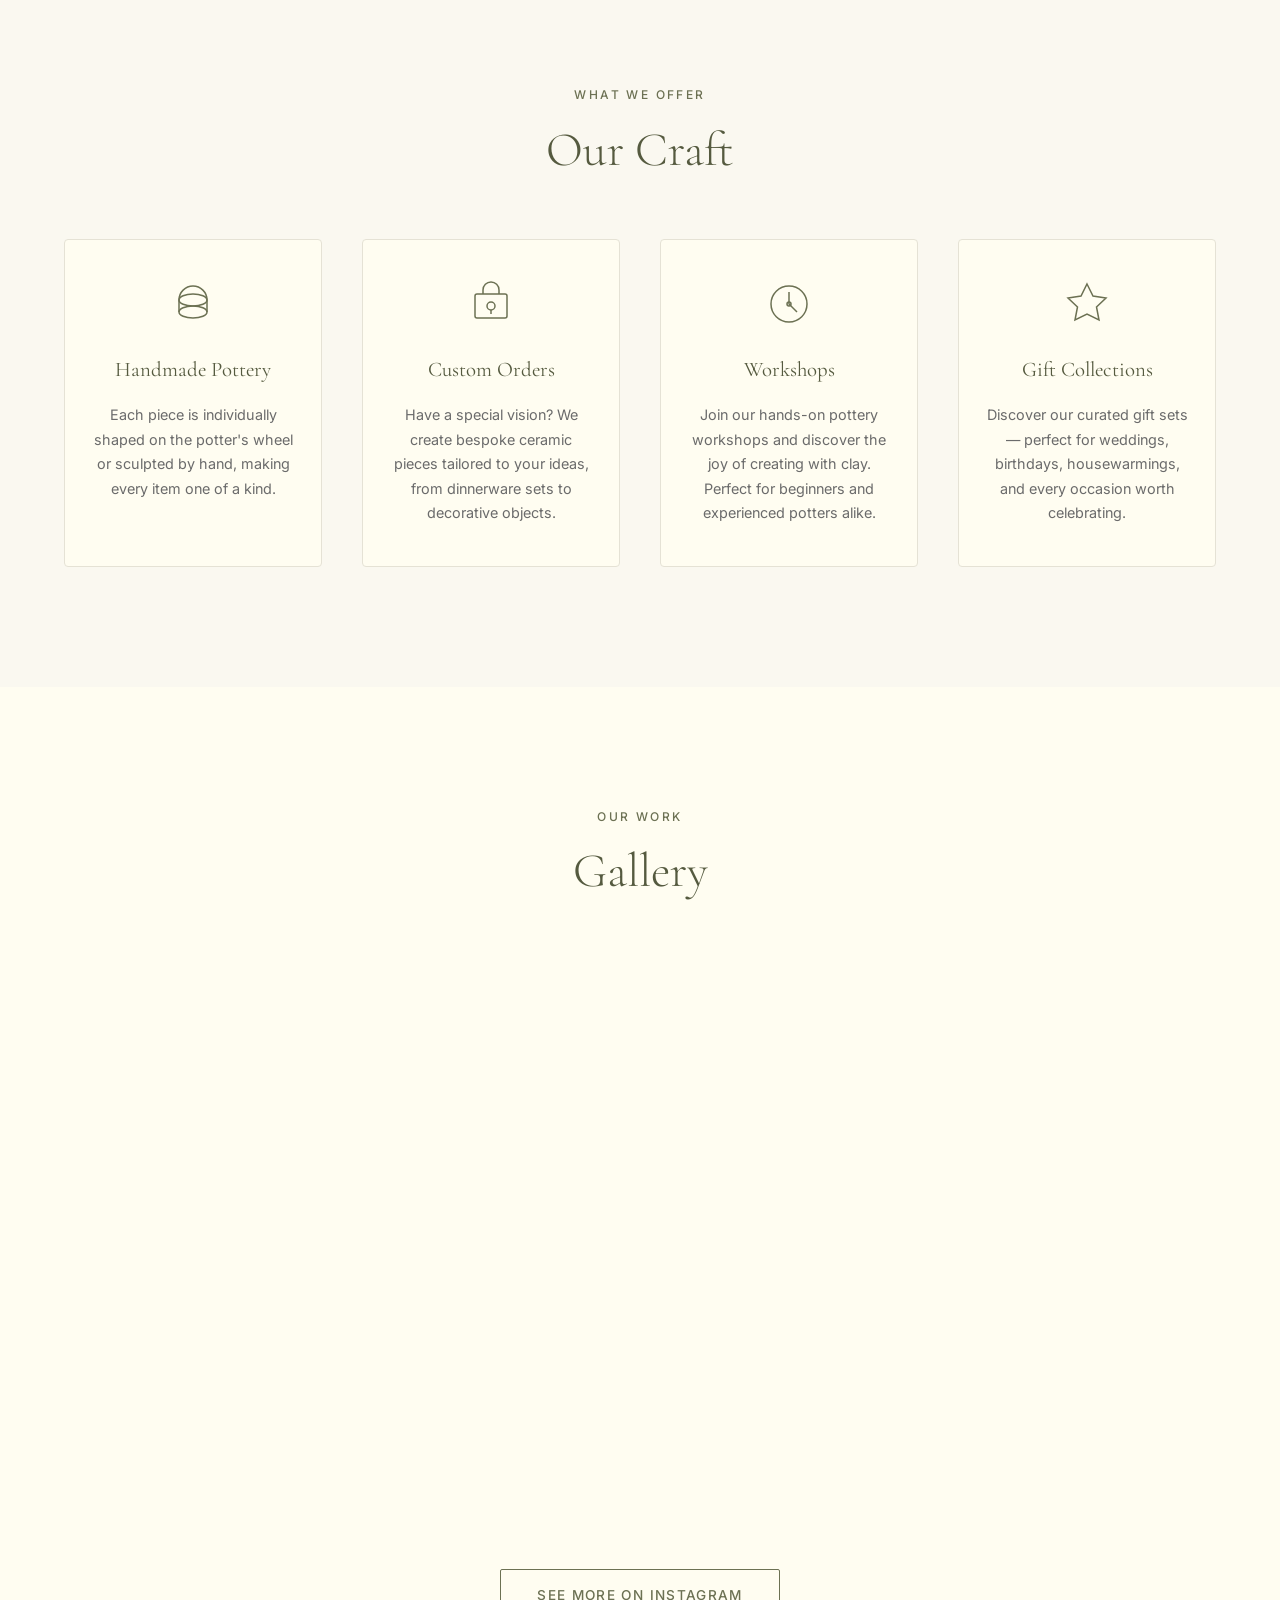
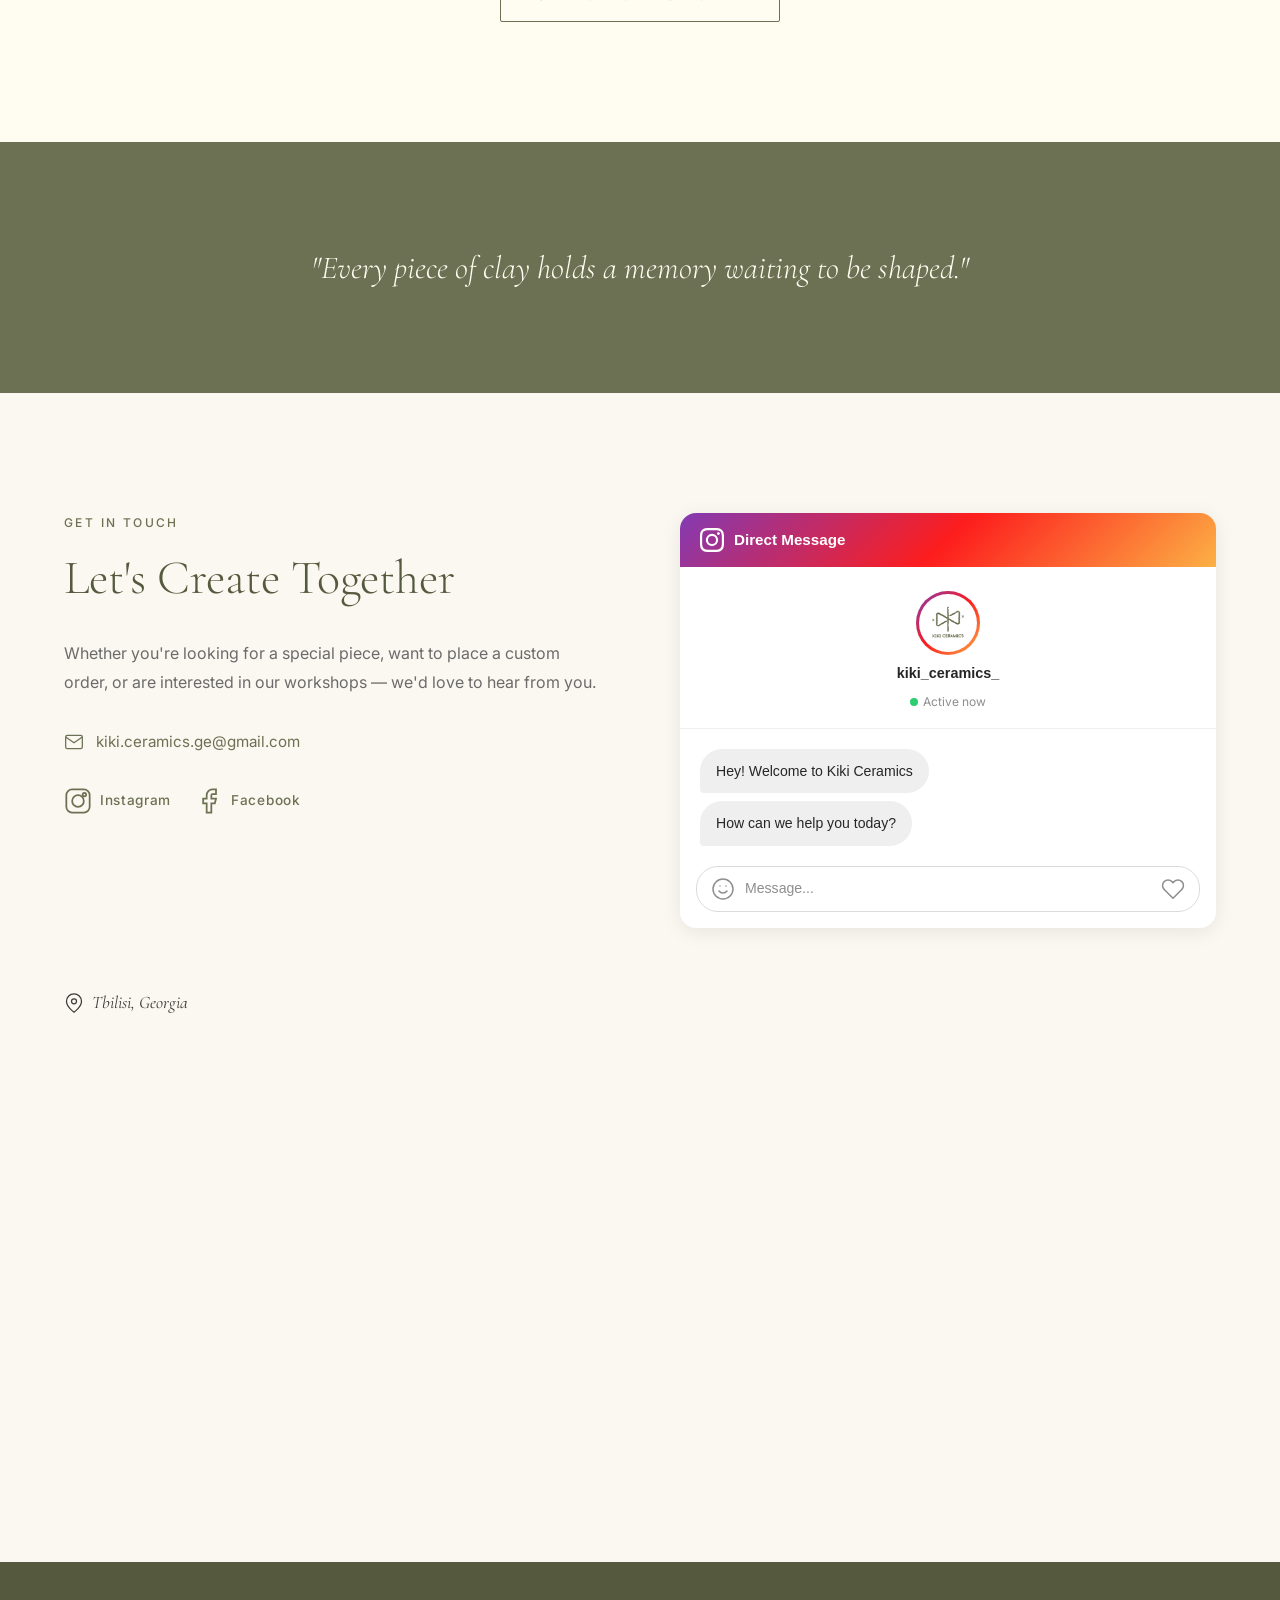
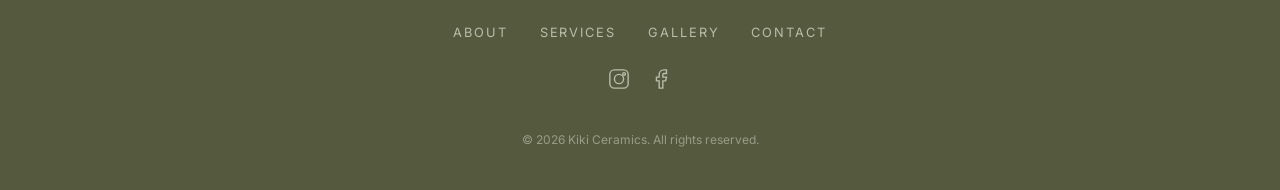
==== commit 79b0c945: "update styling" ====
--- a/index.html
+++ b/index.html
@@ -102,13 +102,6 @@
             From mugs that cradle your morning coffee to plates that elevate your dinner table, every creation is unique, bearing the gentle marks of human touch that make handmade ceramics so special.
           </p>
         </div>
-        <div class="about-visual">
-          <div class="about-image-placeholder">
-            <div class="placeholder-icon">
-              <svg width="64" height="64" viewBox="0 0 24 24" fill="none" stroke="currentColor" stroke-width="0.75"><path d="M12 2C6.48 2 2 6.48 2 12s4.48 10 10 10 10-4.48 10-10S17.52 2 12 2z"/><path d="M8 12c0-2.2 1.8-4 4-4"/><path d="M12 8v8"/><path d="M9 18c0-1.7 1.3-3 3-3s3 1.3 3 3"/></svg>
-            </div>
-          </div>
-        </div>
       </div>
     </div>
   </section>
@@ -269,9 +262,6 @@
   <footer class="footer">
     <div class="container">
       <div class="footer-inner">
-        <div class="footer-logo">
-          <img src="assets/images/logo-white.svg" alt="Kiki Ceramics" class="footer-logo-img">
-        </div>
         <div class="footer-links">
           <a href="#about" data-i18n="nav.about">About</a>
           <a href="#services" data-i18n="nav.services">Services</a>
--- a/styles.css
+++ b/styles.css
@@ -424,19 +424,14 @@
 .hero-bg {
   position: absolute;
   inset: 0;
-  background-color: var(--color-olive);
-  background-image:
-    radial-gradient(ellipse at 20% 50%, rgba(108, 113, 83, 0.8) 0%, transparent 60%),
-    radial-gradient(ellipse at 80% 50%, rgba(85, 90, 63, 0.6) 0%, transparent 60%),
-    radial-gradient(ellipse at 50% 100%, rgba(138, 143, 110, 0.4) 0%, transparent 50%);
-  background-size: cover;
+  background: url('assets/images/hero-bg.jpg') center/cover no-repeat;
 }
 
 .hero-bg::after {
   content: '';
   position: absolute;
   inset: 0;
-  background: url("data:image/svg+xml,%3Csvg width='60' height='60' viewBox='0 0 60 60' xmlns='http://www.w3.org/2000/svg'%3E%3Cg fill='none' fill-rule='evenodd'%3E%3Cg fill='%23ffffff' fill-opacity='0.015'%3E%3Ccircle cx='30' cy='30' r='1'/%3E%3C/g%3E%3C/g%3E%3C/svg%3E");
+  background: rgba(0, 0, 0, 0.4);
 }
 
 .hero-content {
@@ -456,6 +451,12 @@
   margin-right: auto;
   pointer-events: none;
   user-select: none;
+  animation: logoHover 5s ease-in-out 4s infinite;
+}
+
+@keyframes logoHover {
+  0%, 100% { transform: translateY(0); }
+  50%      { transform: translateY(-8px); }
 }
 
 /* --- All logo layers share the same size and position --- */
@@ -589,7 +590,8 @@
   color: var(--color-cream);
   letter-spacing: 0.15em;
   opacity: 0;
-  animation: lettersBounce 1.2s cubic-bezier(0.34, 1.56, 0.64, 1) 2.7s both;
+  animation: lettersBounce 1.2s cubic-bezier(0.34, 1.56, 0.64, 1) 2.7s both,
+             logoHover 5s ease-in-out 4s infinite;
 }
 
 .hero-scroll {
@@ -600,7 +602,12 @@
   z-index: 5;
   color: var(--color-cream);
   opacity: 0.5;
-  animation: scrollBounce 1.2s cubic-bezier(0.34, 1.56, 0.64, 1) 2.7s both, float 2s ease-in-out infinite 3.9s;
+  animation: scrollBounce 1.2s cubic-bezier(0.34, 1.56, 0.64, 1) 2.7s both, scrollFloat 5s ease-in-out 4s infinite;
+}
+
+@keyframes scrollFloat {
+  0%, 100% { transform: translateX(-50%) translateY(0); }
+  50%      { transform: translateX(-50%) translateY(-8px); }
 }
 
 @keyframes scrollBounce {
@@ -642,10 +649,10 @@
 }
 
 .about-grid {
-  display: grid;
-  grid-template-columns: 1fr 1fr;
-  gap: 80px;
-  align-items: center;
+  max-width: 720px;
+  margin-left: auto;
+  margin-right: auto;
+  text-align: center;
 }
 
 .about-description {
@@ -747,7 +754,7 @@
 .instagram-embed-iframe {
   width: 100%;
   max-width: 540px;
-  min-height: 800px;
+  min-height: 560px;
   border: none;
   border-radius: 8px;
 }
@@ -1130,18 +1137,22 @@
 
 /* Georgian language specifics */
 html[lang="ka"] .section-title,
-html[lang="ka"] .hero-tagline,
+html[lang="ka"] .hero-tagline {
+  font-family: var(--font-georgian-heading);
+  font-weight: 300;
+  font-size: 0.88em;
+}
+
 html[lang="ka"] .quote-text {
   font-family: var(--font-georgian-heading);
   font-weight: 300;
-  font-size: 0.9em;
+  font-size: clamp(1.1rem, 2.2vw, 1.5rem);
 }
 
 html[lang="ka"] .nav-link,
 html[lang="ka"] .mobile-link,
 html[lang="ka"] .footer-links a {
   font-family: var(--font-georgian);
-  font-size: 0.9em;
   letter-spacing: 0.08em;
 }
 
@@ -1150,7 +1161,6 @@
 html[lang="ka"] .service-text,
 html[lang="ka"] .contact-description,
 html[lang="ka"] .btn {
-  font-size: 0.9em;
 }
 
 /* Print & reduced-motion: disable animations */
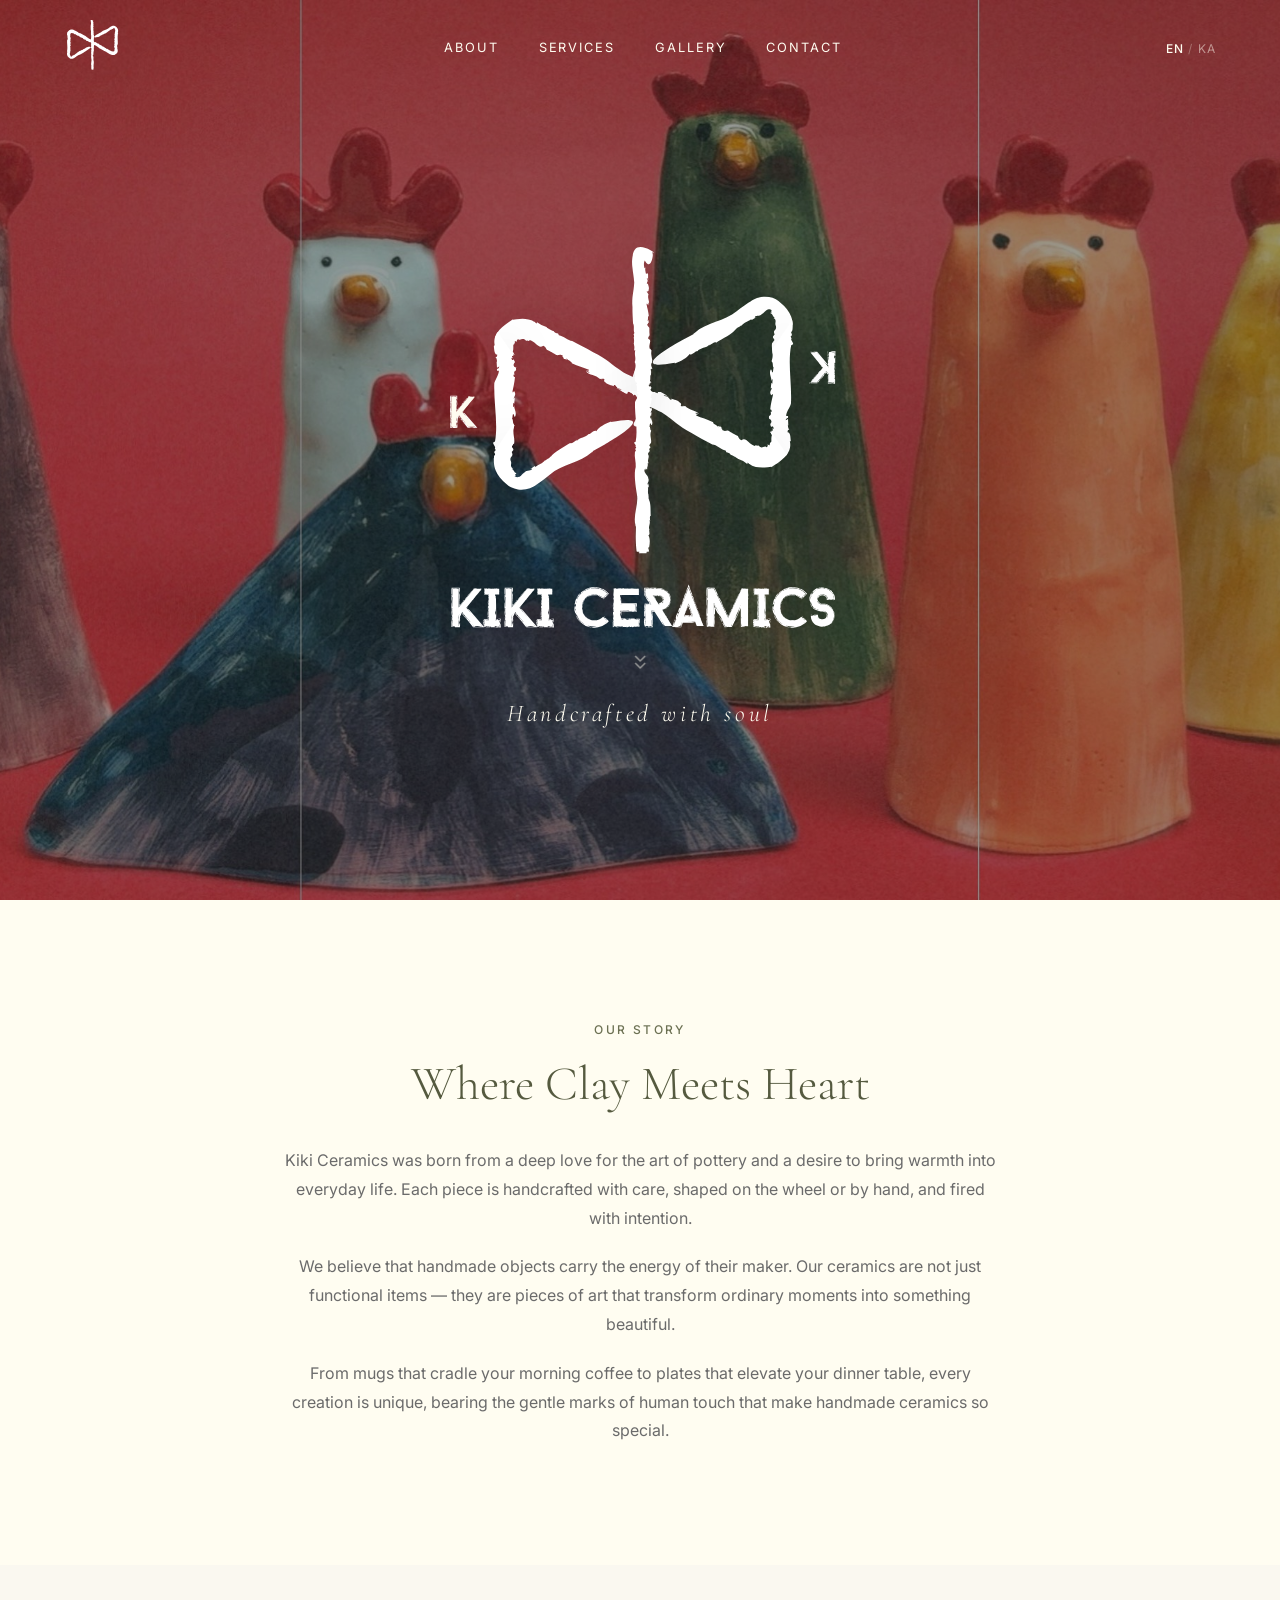
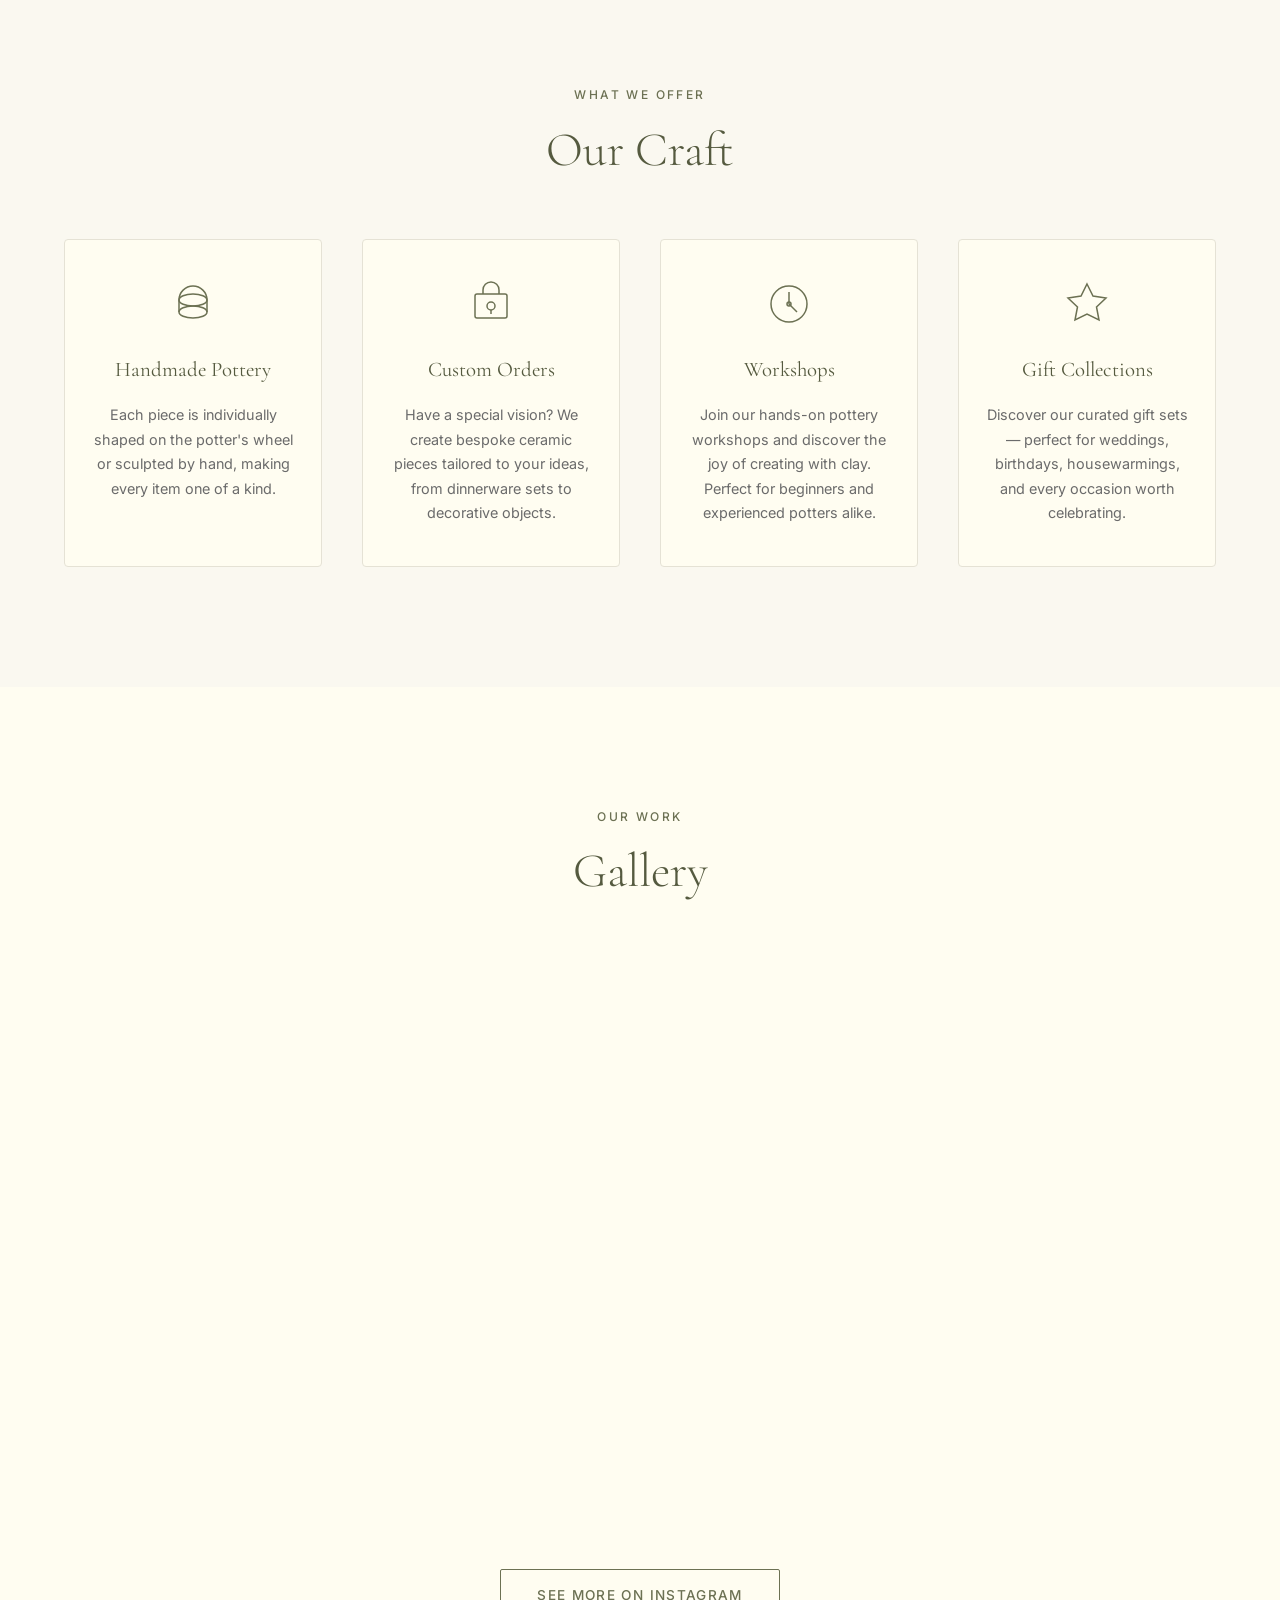
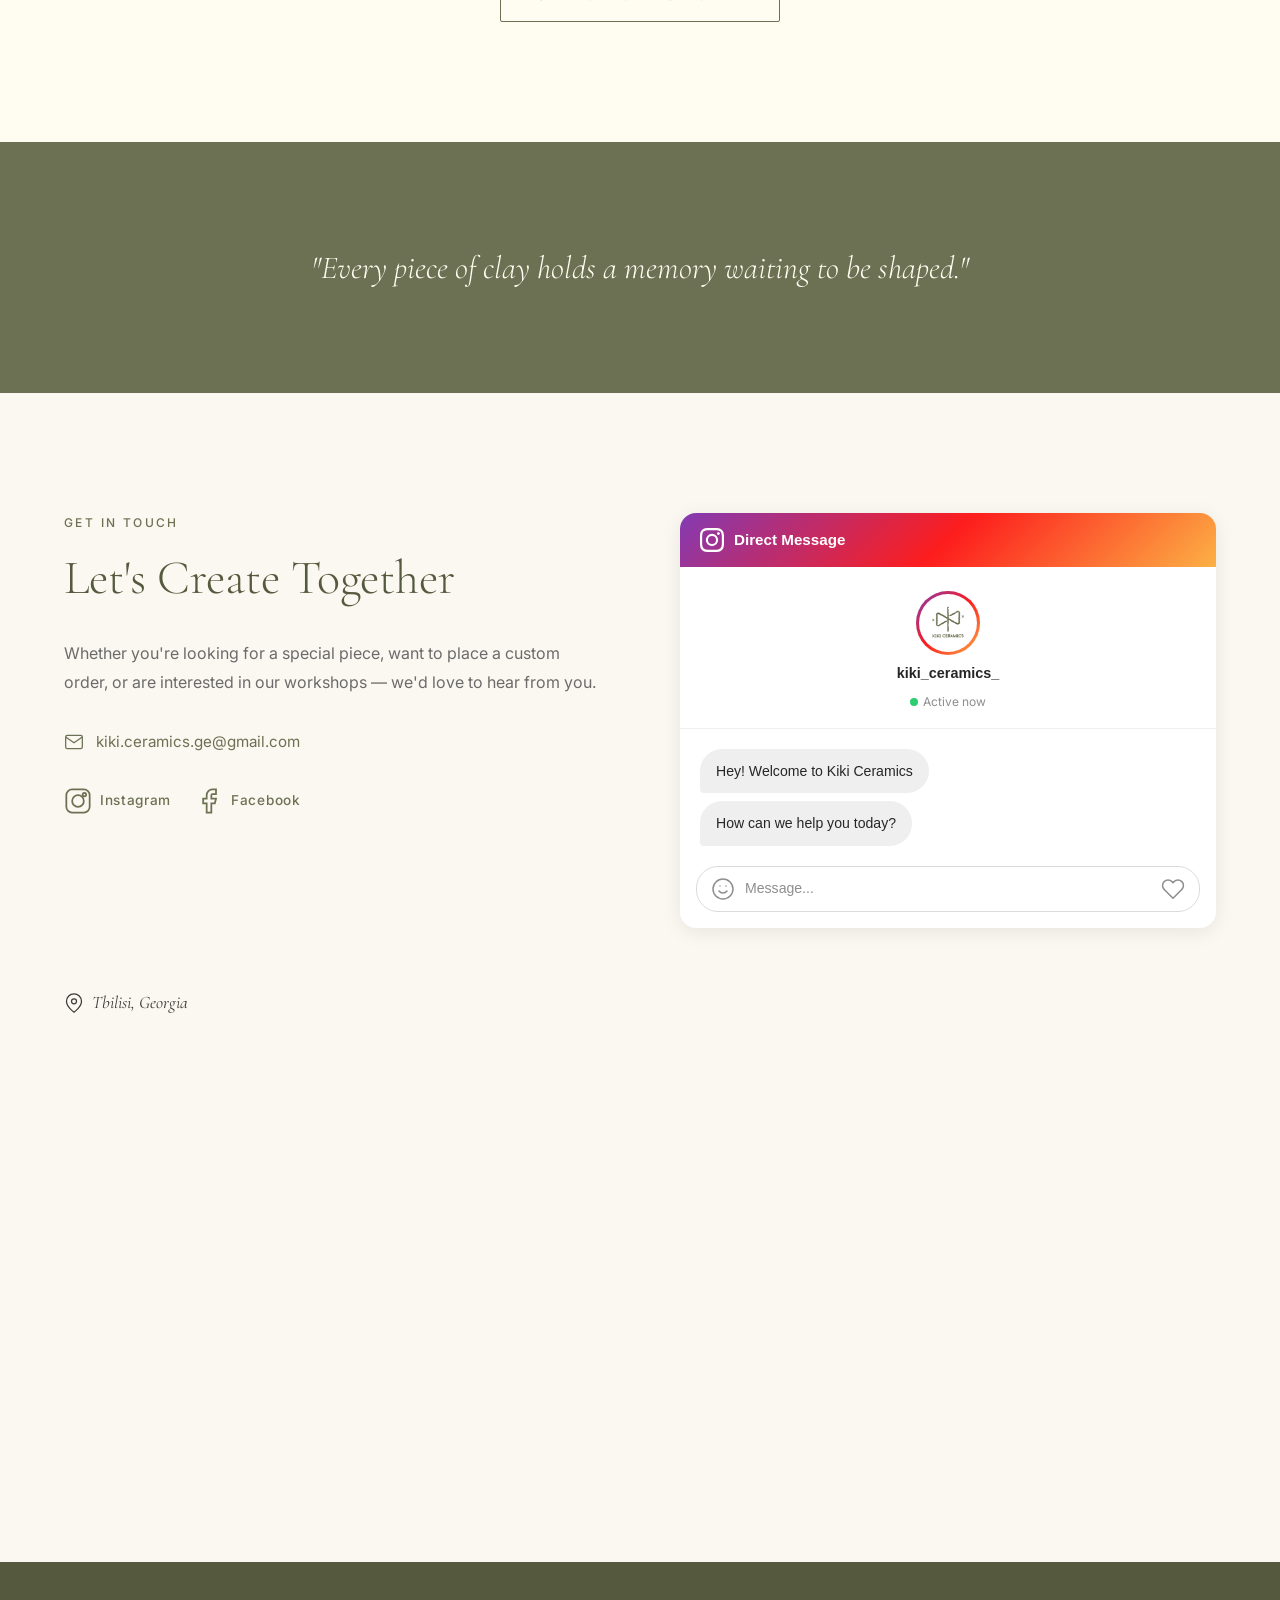
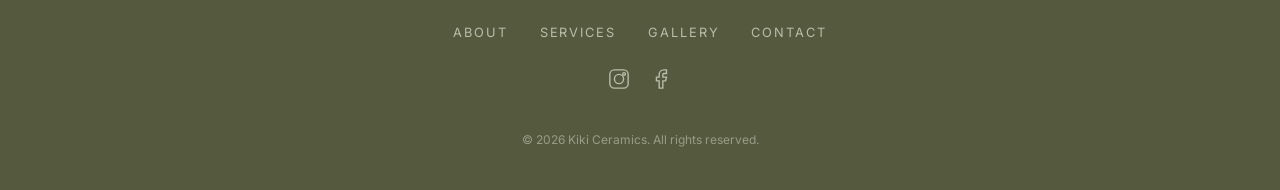
==== commit 628e75ce: "fix mobile 3" ====
--- a/index.html
+++ b/index.html
@@ -77,11 +77,13 @@
         <img src="assets/images/logo-white-wing-left-3.svg" alt="" aria-hidden="true" class="hero-logo hero-logo-wing-l3">
         <img src="assets/images/logo-white-kk.svg" alt="" aria-hidden="true" class="hero-logo hero-logo-kk">
         <img src="assets/images/logo-white-text.svg" alt="" aria-hidden="true" class="hero-logo hero-logo-text">
-      </div>
-      <p class="hero-tagline" data-i18n="hero.tagline">Handcrafted with soul</p>
-      <a href="#about" class="hero-scroll">
-        <svg width="24" height="24" viewBox="0 0 24 24" fill="none" stroke="currentColor" stroke-width="1.5"><path d="M7 13l5 5 5-5M7 6l5 5 5-5"/></svg>
-      </a>
+        <div class="hero-below-logo">
+          <a href="#about" class="hero-scroll">
+            <svg width="24" height="24" viewBox="0 0 24 24" fill="none" stroke="currentColor" stroke-width="1.5"><path d="M7 13l5 5 5-5M7 6l5 5 5-5"/></svg>
+          </a>
+          <p class="hero-tagline" data-i18n="hero.tagline">Handcrafted with soul</p>
+        </div>
+      </div>
     </div>
   </section>
 
--- a/styles.css
+++ b/styles.css
@@ -451,6 +451,7 @@
   margin-right: auto;
   pointer-events: none;
   user-select: none;
+  overflow: visible;
   animation: logoHover 5s ease-in-out 4s infinite;
 }
 
@@ -582,6 +583,20 @@
   }
 }
 
+.hero-below-logo {
+  position: absolute;
+  top: 84%;
+  left: 50%;
+  transform: translateX(-50%);
+  width: max-content;
+  display: flex;
+  flex-direction: column;
+  align-items: center;
+  gap: 12px;
+  pointer-events: auto;
+  z-index: 10;
+}
+
 .hero-tagline {
   font-family: var(--font-heading);
   font-size: clamp(1.1rem, 2.5vw, 1.5rem);
@@ -590,34 +605,23 @@
   color: var(--color-cream);
   letter-spacing: 0.15em;
   opacity: 0;
-  animation: lettersBounce 1.2s cubic-bezier(0.34, 1.56, 0.64, 1) 2.7s both,
-             logoHover 5s ease-in-out 4s infinite;
+  animation: lettersBounce 1.2s cubic-bezier(0.34, 1.56, 0.64, 1) 2.7s both;
 }
 
 .hero-scroll {
-  position: absolute;
-  bottom: 40px;
-  left: 50%;
-  transform: translateX(-50%);
-  z-index: 5;
   color: var(--color-cream);
-  opacity: 0.5;
-  animation: scrollBounce 1.2s cubic-bezier(0.34, 1.56, 0.64, 1) 2.7s both, scrollFloat 5s ease-in-out 4s infinite;
-}
-
-@keyframes scrollFloat {
-  0%, 100% { transform: translateX(-50%) translateY(0); }
-  50%      { transform: translateX(-50%) translateY(-8px); }
-}
-
-@keyframes scrollBounce {
+  opacity: 0;
+  animation: fadeInSimple 1.2s cubic-bezier(0.34, 1.56, 0.64, 1) 2.7s both;
+}
+
+@keyframes fadeInSimple {
   0% {
     opacity: 0;
-    transform: translateX(-50%) translateY(18px);
+    transform: translateY(10px);
   }
   100% {
-    opacity: 1;
-    transform: translateX(-50%) translateY(0);
+    opacity: 0.5;
+    transform: translateY(0);
   }
 }
 
@@ -1247,8 +1251,10 @@
     padding: 32px 24px;
   }
 
-  .hero-logo {
+  .hero-logo-wrapper {
     width: min(300px, 70vw);
+    margin-top: -80px;
+    margin-bottom: -20px;
   }
 
   .footer-links {
@@ -1263,8 +1269,14 @@
     --section-padding: 48px;
   }
 
+  .hero-logo-wrapper {
+    margin-top: -48px;
+    margin-bottom: -16px;
+  }
+
   .hero-tagline {
     letter-spacing: 0.08em;
+    font-size: clamp(0.95rem, 2.5vw, 1.5rem);
   }
 
   .section-title {
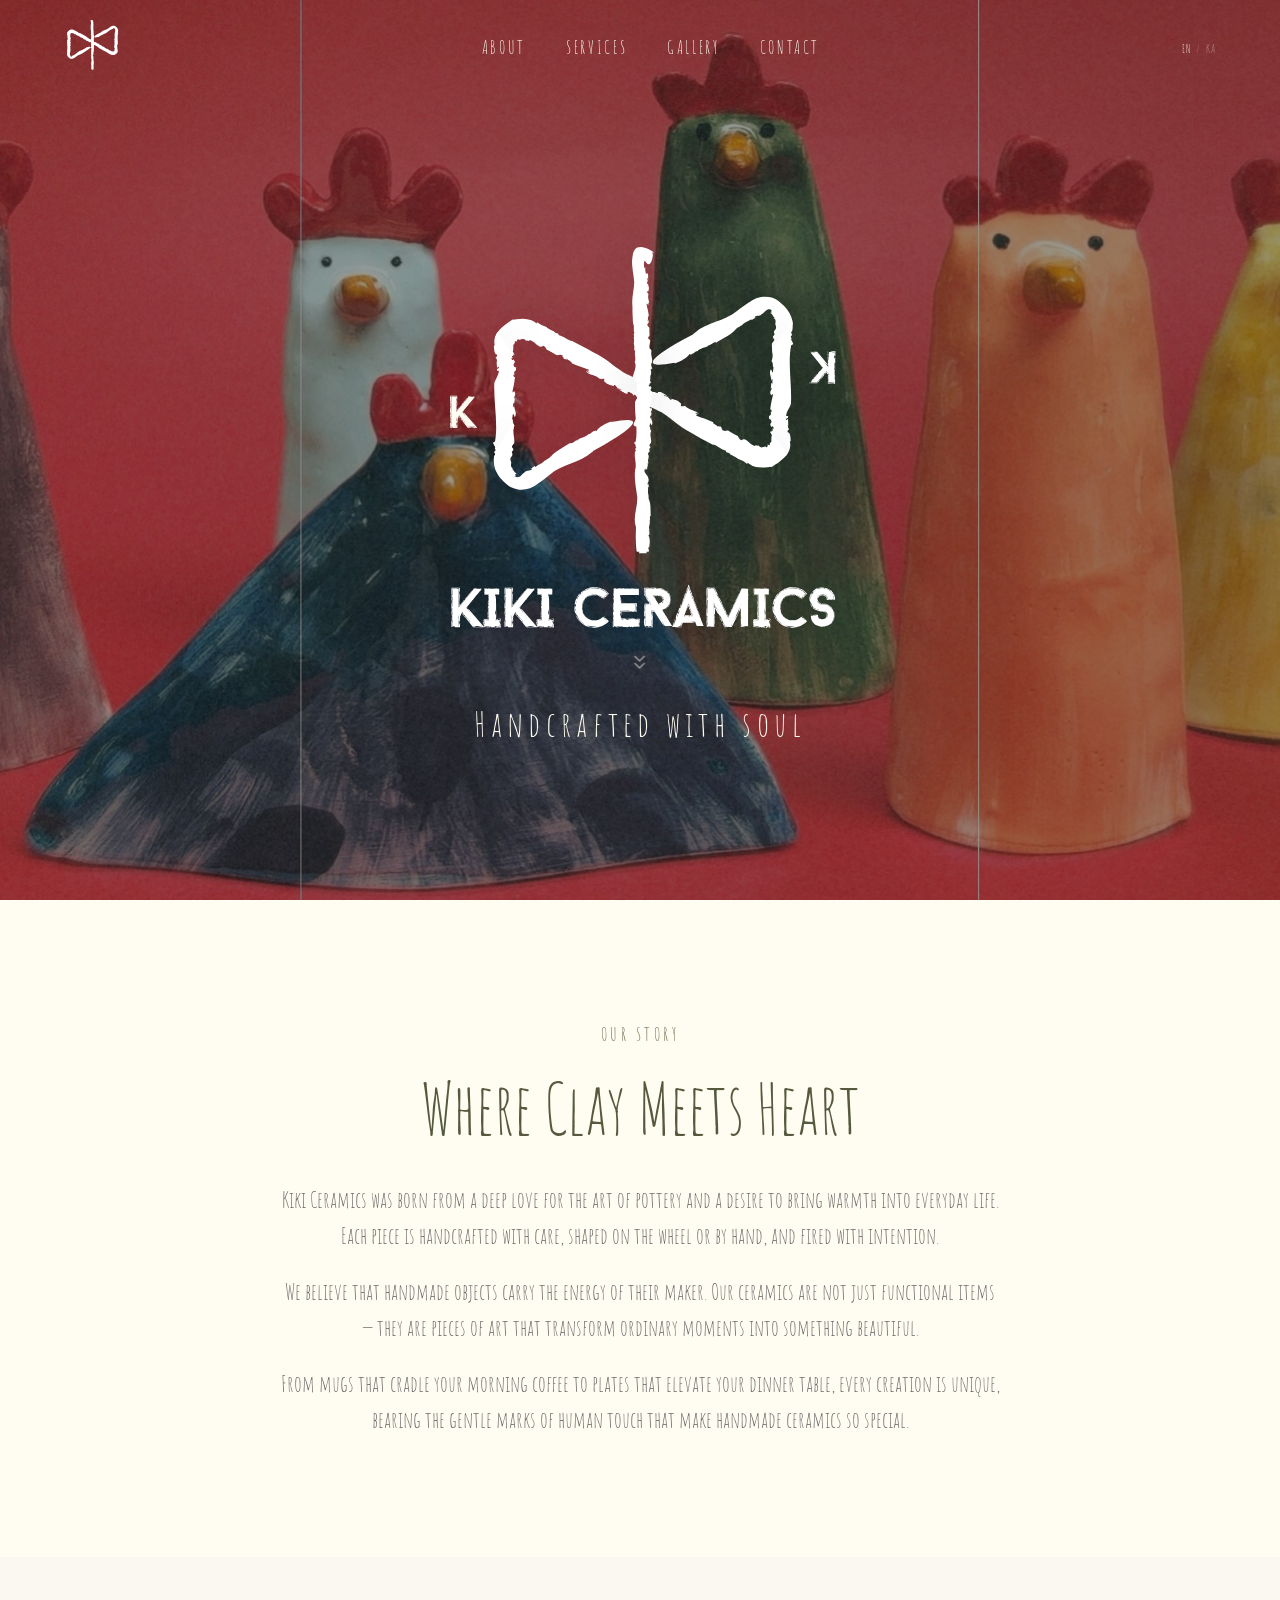
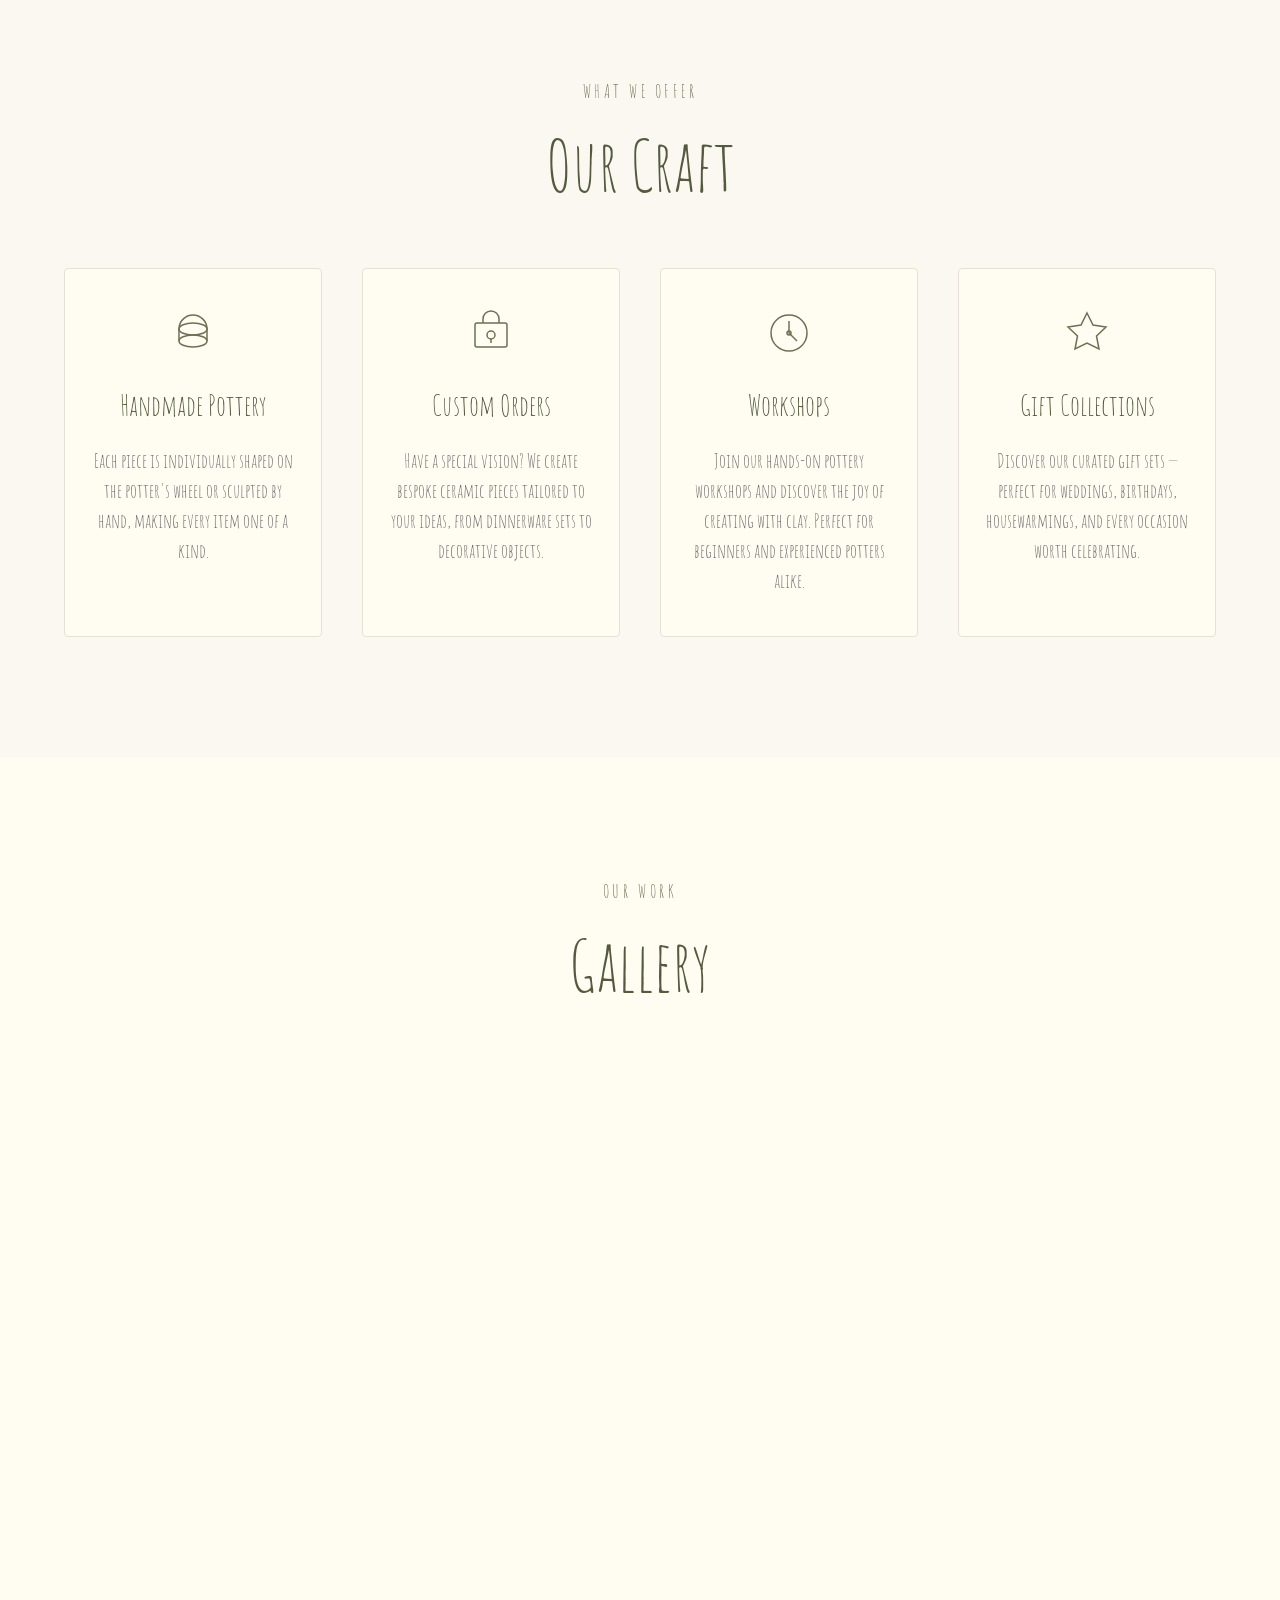
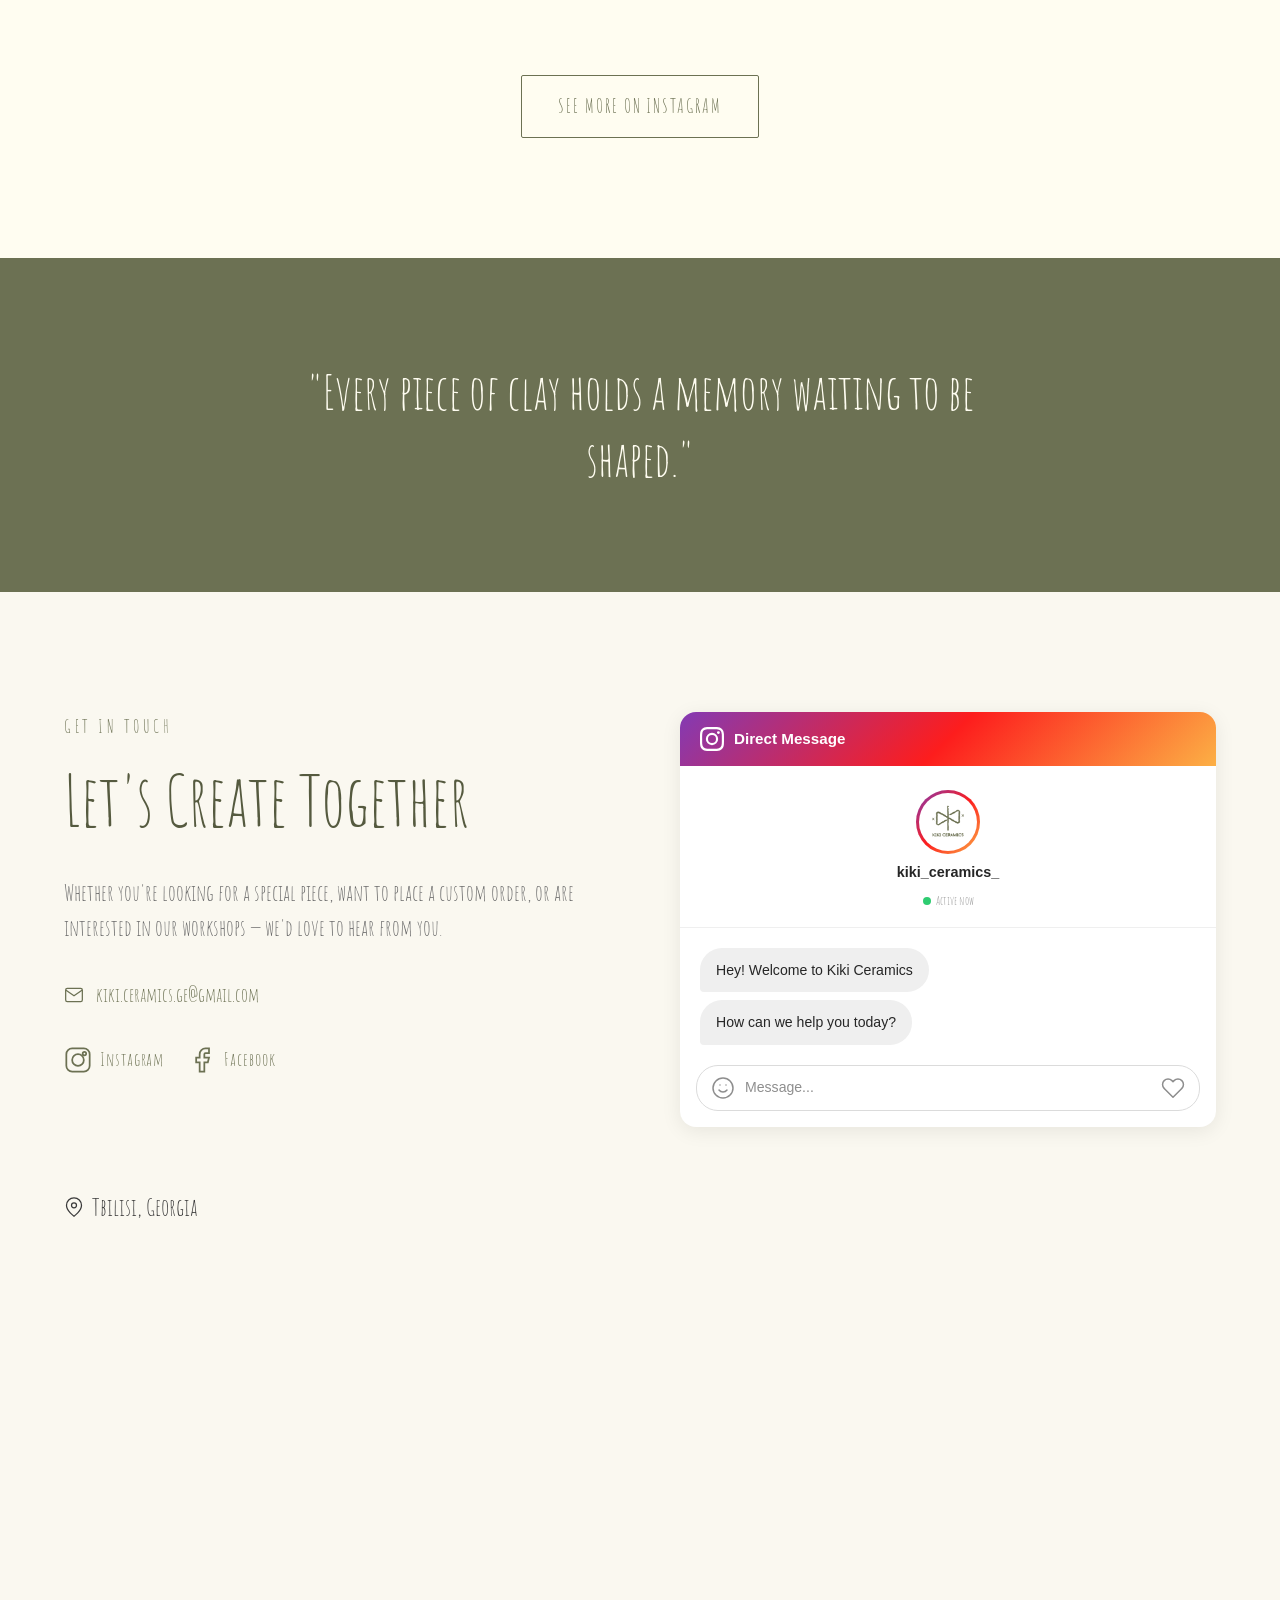
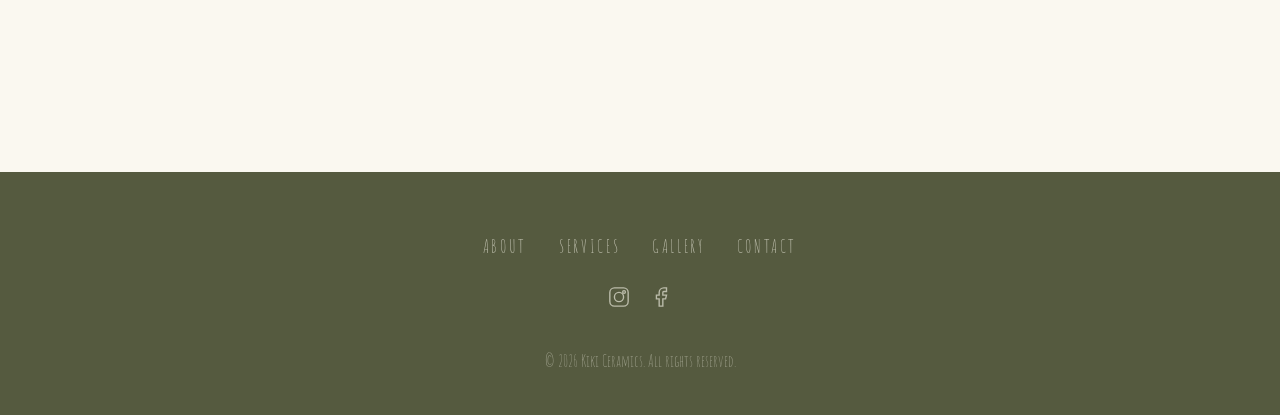
==== commit 7a939776: "change font" ====
--- a/index.html
+++ b/index.html
@@ -13,7 +13,7 @@
   <link rel="stylesheet" href="styles.css">
   <link rel="preconnect" href="https://fonts.googleapis.com">
   <link rel="preconnect" href="https://fonts.gstatic.com" crossorigin>
-  <link href="https://fonts.googleapis.com/css2?family=Cormorant+Garamond:ital,wght@0,300;0,400;0,500;0,600;1,300;1,400&family=Inter:wght@300;400;500&family=Noto+Sans+Georgian:wght@300;400;500;600&family=Noto+Serif+Georgian:wght@300;400;500;600&display=swap" rel="stylesheet">
+  <link href="https://fonts.googleapis.com/css2?family=Amatic+SC&family=Cormorant+Garamond:ital,wght@0,300;0,400;0,500;0,600;1,300;1,400&family=Inter:wght@300;400;500&family=Noto+Sans+Georgian:wght@300;400;500;600&family=Noto+Serif+Georgian:wght@300;400;500;600&display=swap" rel="stylesheet">
 </head>
 <body>
 
--- a/styles.css
+++ b/styles.css
@@ -37,9 +37,9 @@
   --color-text-light: #6b6b6b;
   --color-text-muted: #999;
   --color-border: #e5e2d5;
-  --font-display: 'Baron Neue', 'Cormorant Garamond', Georgia, serif;
-  --font-heading: 'Cormorant Garamond', Georgia, serif;
-  --font-body: 'Inter', 'Noto Sans Georgian', -apple-system, BlinkMacSystemFont, sans-serif;
+  --font-display: 'Amatic SC', 'Cormorant Garamond', Georgia, serif;
+  --font-heading: 'Amatic SC', 'Cormorant Garamond', Georgia, serif;
+  --font-body: 'Amatic SC', 'Inter', 'Noto Sans Georgian', -apple-system, BlinkMacSystemFont, sans-serif;
   --font-georgian: 'Noto Sans Georgian', 'Inter', sans-serif;
   --font-georgian-heading: 'Noto Serif Georgian', Georgia, serif;
   --container-max: 1200px;
@@ -102,8 +102,8 @@
 .section-label {
   display: block;
   font-family: var(--font-body);
-  font-size: 0.75rem;
-  font-weight: 500;
+  font-size: 1.1rem;
+  font-weight: 400;
   letter-spacing: 0.2em;
   text-transform: uppercase;
   color: var(--color-olive);
@@ -116,8 +116,8 @@
 
 .section-title {
   font-family: var(--font-heading);
-  font-size: clamp(2rem, 4vw, 3rem);
-  font-weight: 300;
+  font-size: clamp(2.8rem, 5.5vw, 4.5rem);
+  font-weight: 400;
   color: var(--color-olive-dark);
   line-height: 1.2;
   margin-bottom: 32px;
@@ -134,8 +134,8 @@
   justify-content: center;
   padding: 14px 36px;
   font-family: var(--font-body);
-  font-size: 0.85rem;
-  font-weight: 500;
+  font-size: 1.2rem;
+  font-weight: 400;
   letter-spacing: 0.1em;
   text-transform: uppercase;
   border-radius: 2px;
@@ -242,7 +242,7 @@
 }
 
 .nav-link {
-  font-size: 0.8rem;
+  font-size: 1.1rem;
   font-weight: 400;
   letter-spacing: 0.15em;
   text-transform: uppercase;
@@ -368,7 +368,7 @@
 .mobile-link {
   display: block;
   font-family: var(--font-heading);
-  font-size: 2rem;
+  font-size: 2.5rem;
   color: var(--color-cream);
   margin-bottom: 24px;
   opacity: 0;
@@ -599,9 +599,8 @@
 
 .hero-tagline {
   font-family: var(--font-heading);
-  font-size: clamp(1.1rem, 2.5vw, 1.5rem);
-  font-weight: 300;
-  font-style: italic;
+  font-size: clamp(1.5rem, 3.5vw, 2.2rem);
+  font-weight: 400;
   color: var(--color-cream);
   letter-spacing: 0.15em;
   opacity: 0;
@@ -660,8 +659,8 @@
 }
 
 .about-description {
-  font-size: 1rem;
-  line-height: 1.8;
+  font-size: 1.4rem;
+  line-height: 1.6;
   color: var(--color-text-light);
   margin-bottom: 20px;
 }
@@ -730,15 +729,15 @@
 
 .service-title {
   font-family: var(--font-heading);
-  font-size: 1.3rem;
+  font-size: 1.8rem;
   font-weight: 400;
   color: var(--color-olive-dark);
   margin-bottom: 16px;
 }
 
 .service-text {
-  font-size: 0.9rem;
-  line-height: 1.7;
+  font-size: 1.25rem;
+  line-height: 1.5;
   color: var(--color-text-light);
 }
 
@@ -784,11 +783,10 @@
 
 .quote-text {
   font-family: var(--font-heading);
-  font-size: clamp(1.4rem, 3vw, 2rem);
-  font-weight: 300;
-  font-style: italic;
+  font-size: clamp(2rem, 4vw, 3rem);
+  font-weight: 400;
   color: var(--color-cream);
-  line-height: 1.6;
+  line-height: 1.4;
 }
 
 /* =========================================
@@ -806,8 +804,8 @@
 }
 
 .contact-description {
-  font-size: 1rem;
-  line-height: 1.8;
+  font-size: 1.4rem;
+  line-height: 1.6;
   color: var(--color-text-light);
   margin-bottom: 32px;
 }
@@ -821,7 +819,7 @@
   align-items: center;
   gap: 12px;
   margin-bottom: 16px;
-  font-size: 0.95rem;
+  font-size: 1.25rem;
   color: var(--color-text-light);
 }
 
@@ -848,8 +846,8 @@
   align-items: center;
   gap: 8px;
   color: var(--color-olive);
-  font-size: 0.85rem;
-  font-weight: 500;
+  font-size: 1.15rem;
+  font-weight: 400;
   letter-spacing: 0.05em;
 }
 
@@ -1053,8 +1051,7 @@
   margin-bottom: 16px;
   color: var(--color-text);
   font-family: var(--font-heading);
-  font-size: 1.1rem;
-  font-style: italic;
+  font-size: 1.5rem;
 }
 
 /* =========================================
@@ -1084,7 +1081,7 @@
 }
 
 .footer-links a {
-  font-size: 0.8rem;
+  font-size: 1.1rem;
   letter-spacing: 0.15em;
   text-transform: uppercase;
   color: var(--color-cream);
@@ -1111,7 +1108,7 @@
 }
 
 .footer-copy {
-  font-size: 0.75rem;
+  font-size: 1rem;
   color: var(--color-cream);
   opacity: 0.4;
   margin-top: 8px;
@@ -1276,7 +1273,7 @@
 
   .hero-tagline {
     letter-spacing: 0.08em;
-    font-size: clamp(0.95rem, 2.5vw, 1.5rem);
+    font-size: clamp(1.3rem, 3vw, 2rem);
   }
 
   .section-title {
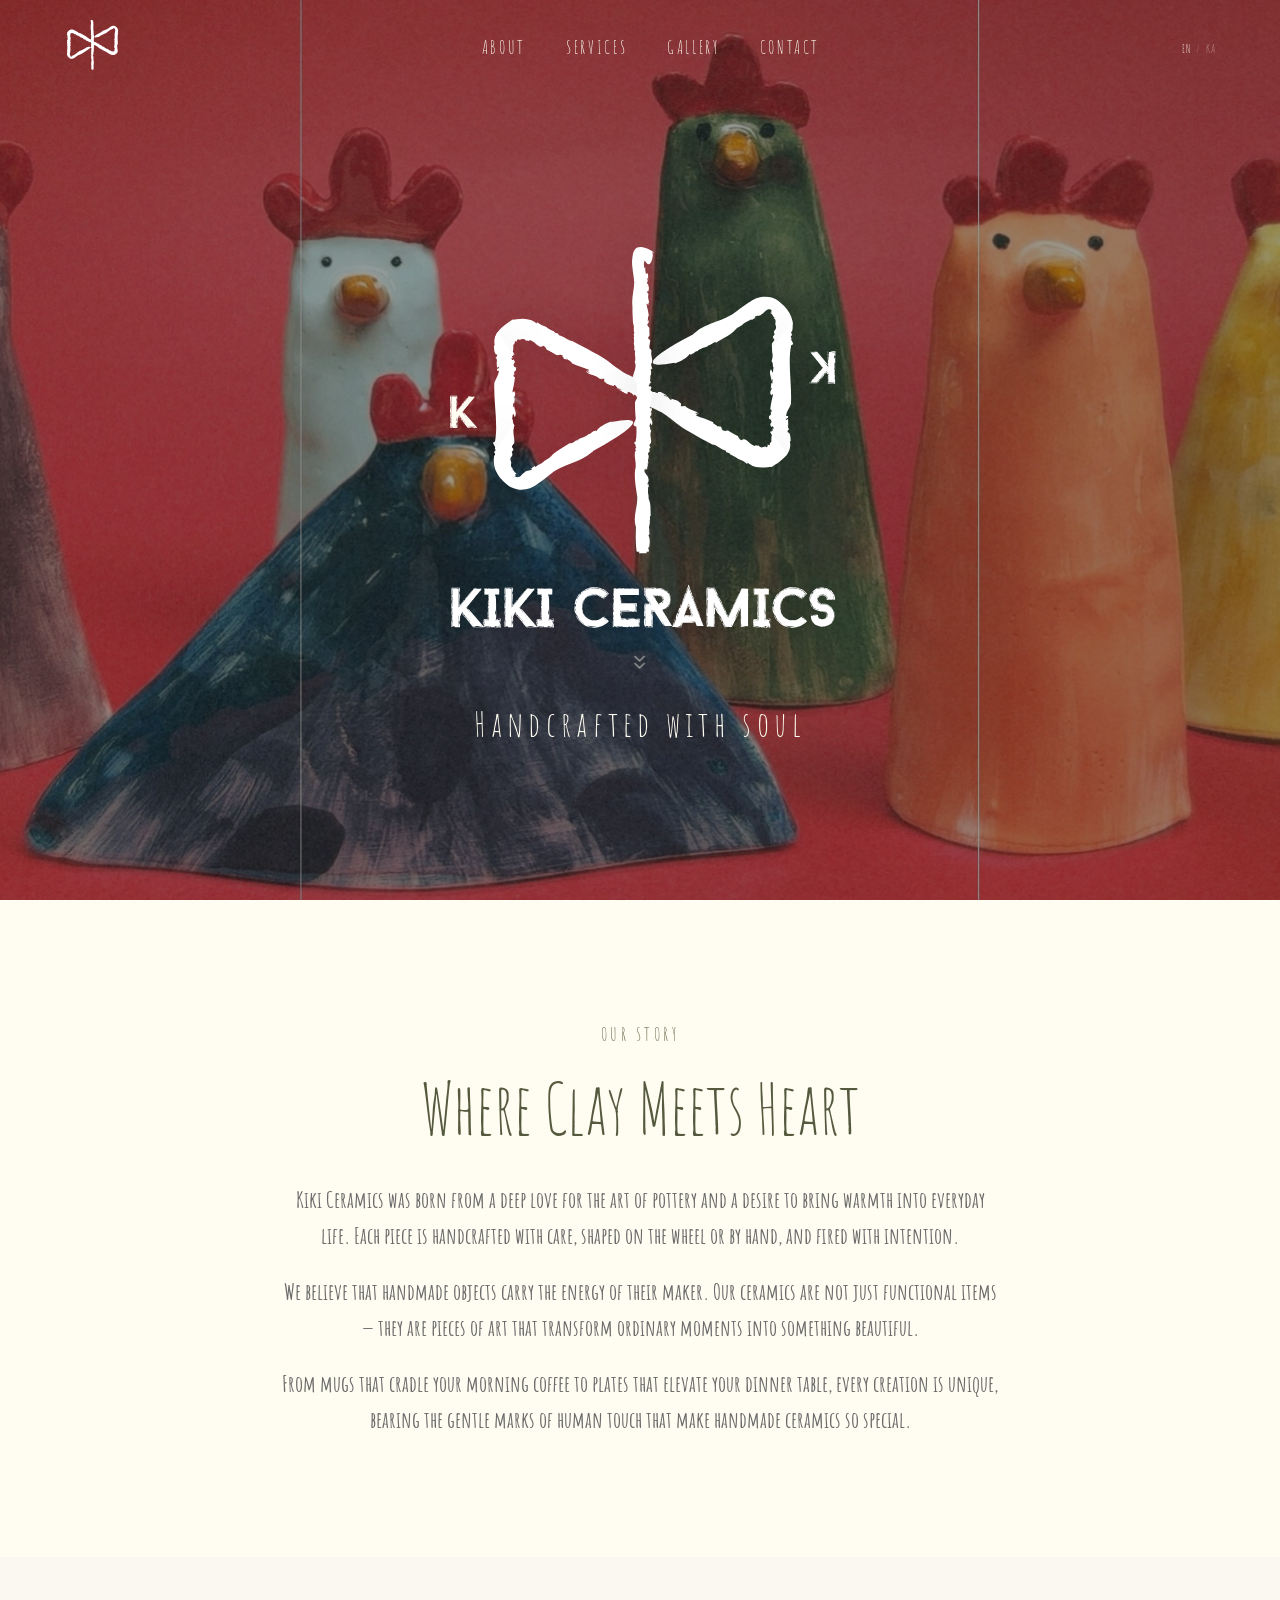
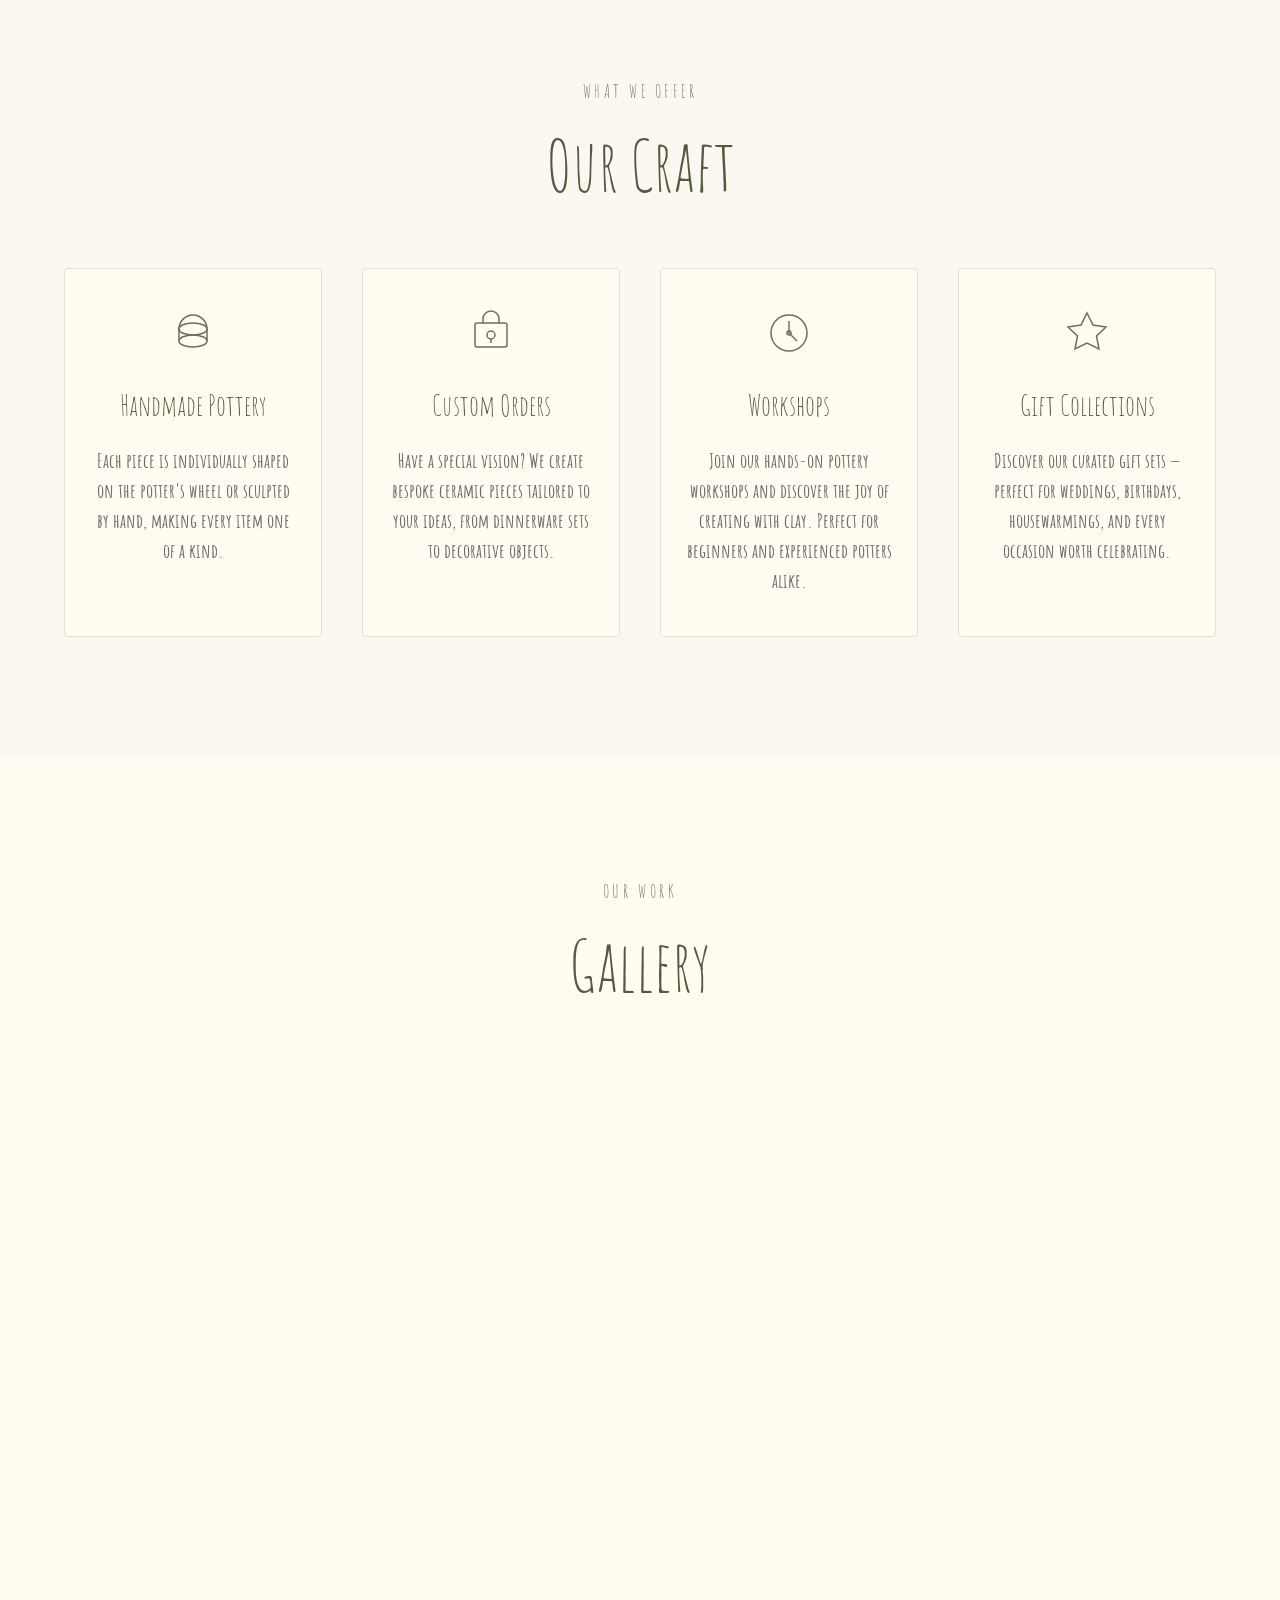
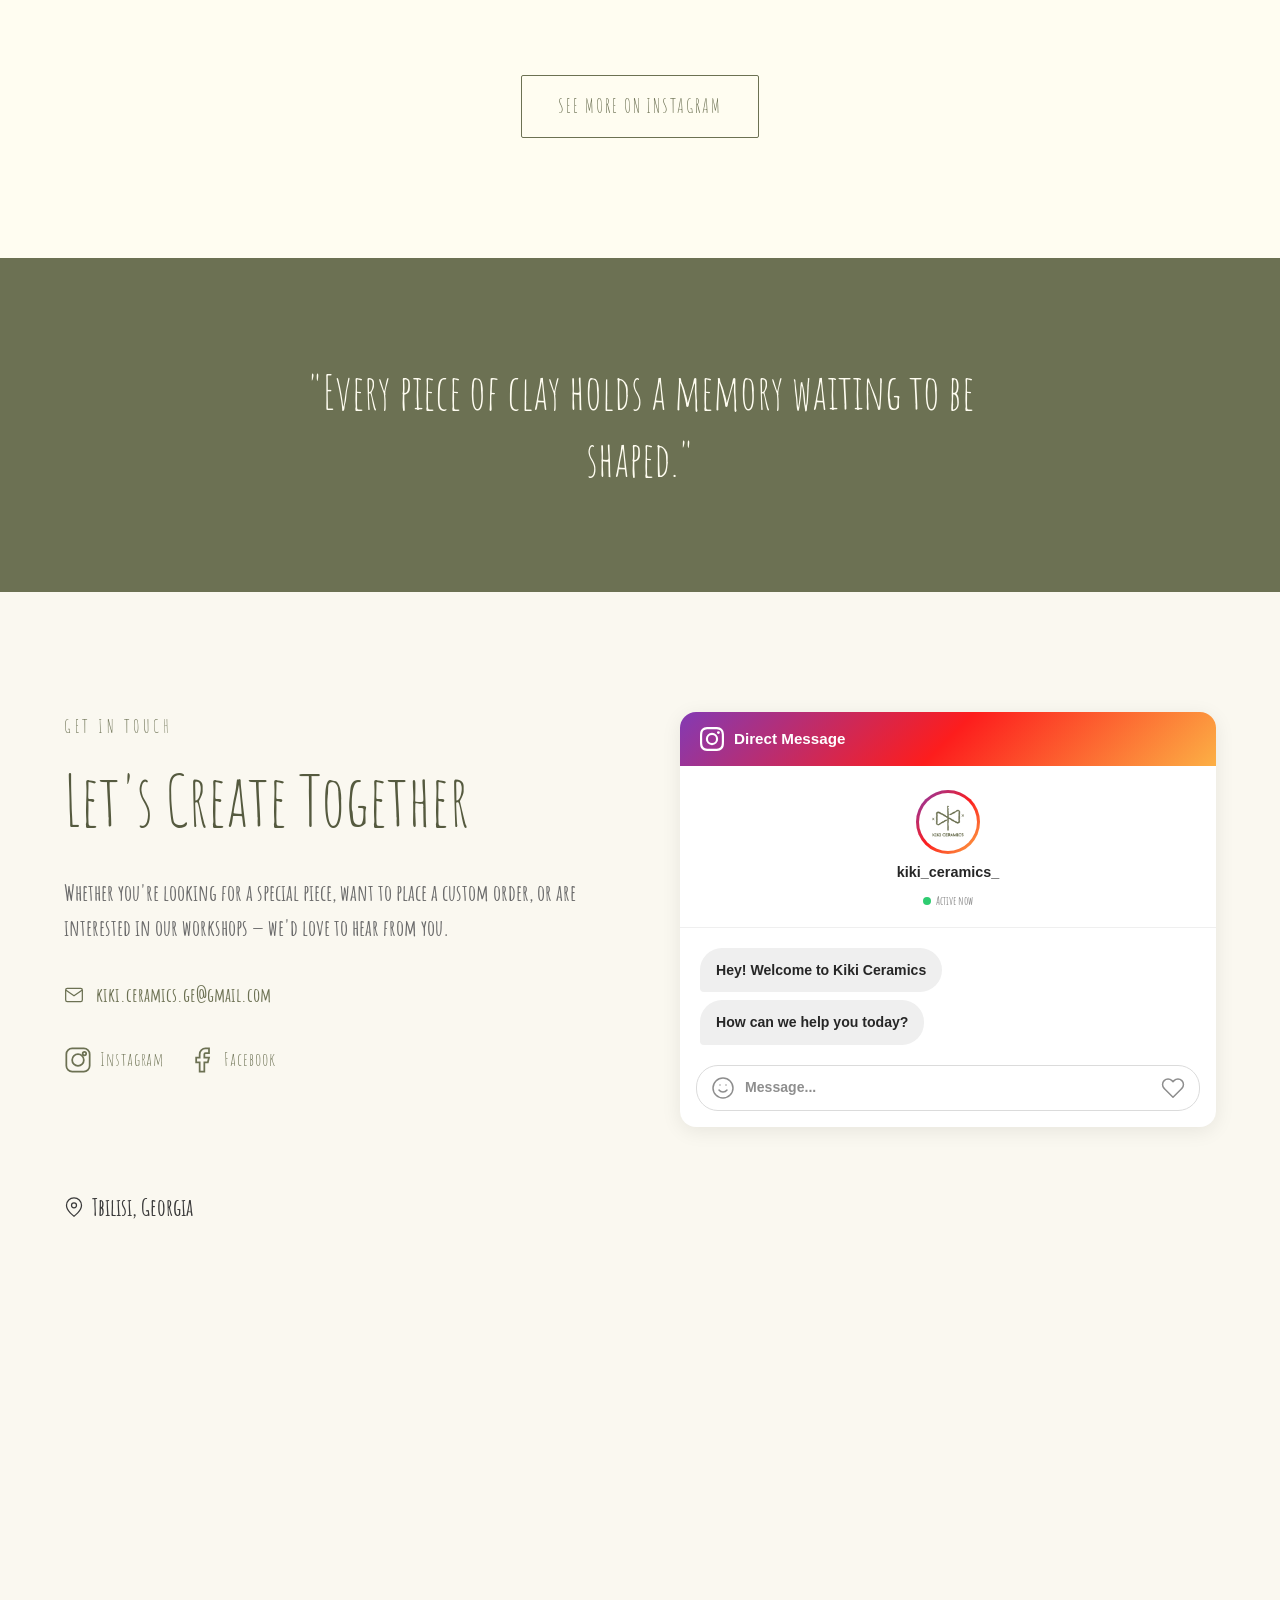
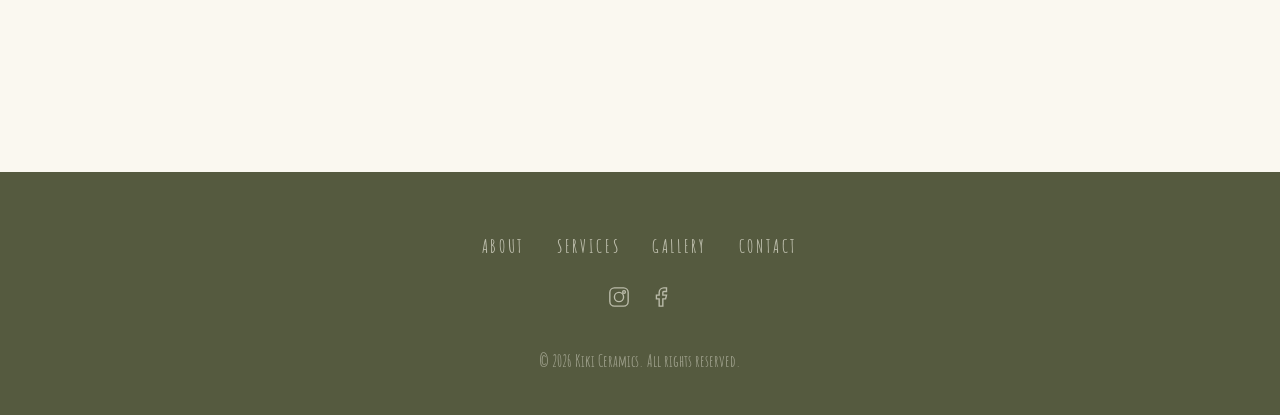
==== commit d18abcf9: "make font thicker" ====
--- a/index.html
+++ b/index.html
@@ -13,7 +13,7 @@
   <link rel="stylesheet" href="styles.css">
   <link rel="preconnect" href="https://fonts.googleapis.com">
   <link rel="preconnect" href="https://fonts.gstatic.com" crossorigin>
-  <link href="https://fonts.googleapis.com/css2?family=Amatic+SC&family=Cormorant+Garamond:ital,wght@0,300;0,400;0,500;0,600;1,300;1,400&family=Inter:wght@300;400;500&family=Noto+Sans+Georgian:wght@300;400;500;600&family=Noto+Serif+Georgian:wght@300;400;500;600&display=swap" rel="stylesheet">
+  <link href="https://fonts.googleapis.com/css2?family=Amatic+SC:wght@400;700&family=Cormorant+Garamond:ital,wght@0,300;0,400;0,500;0,600;1,300;1,400&family=Inter:wght@300;400;500&family=Noto+Sans+Georgian:wght@300;400;500;600&family=Noto+Serif+Georgian:wght@300;400;500;600&display=swap" rel="stylesheet">
 </head>
 <body>
 
--- a/styles.css
+++ b/styles.css
@@ -61,6 +61,7 @@
 
 body {
   font-family: var(--font-body);
+  font-weight: 700;
   color: var(--color-text);
   background-color: var(--color-cream);
   line-height: 1.7;
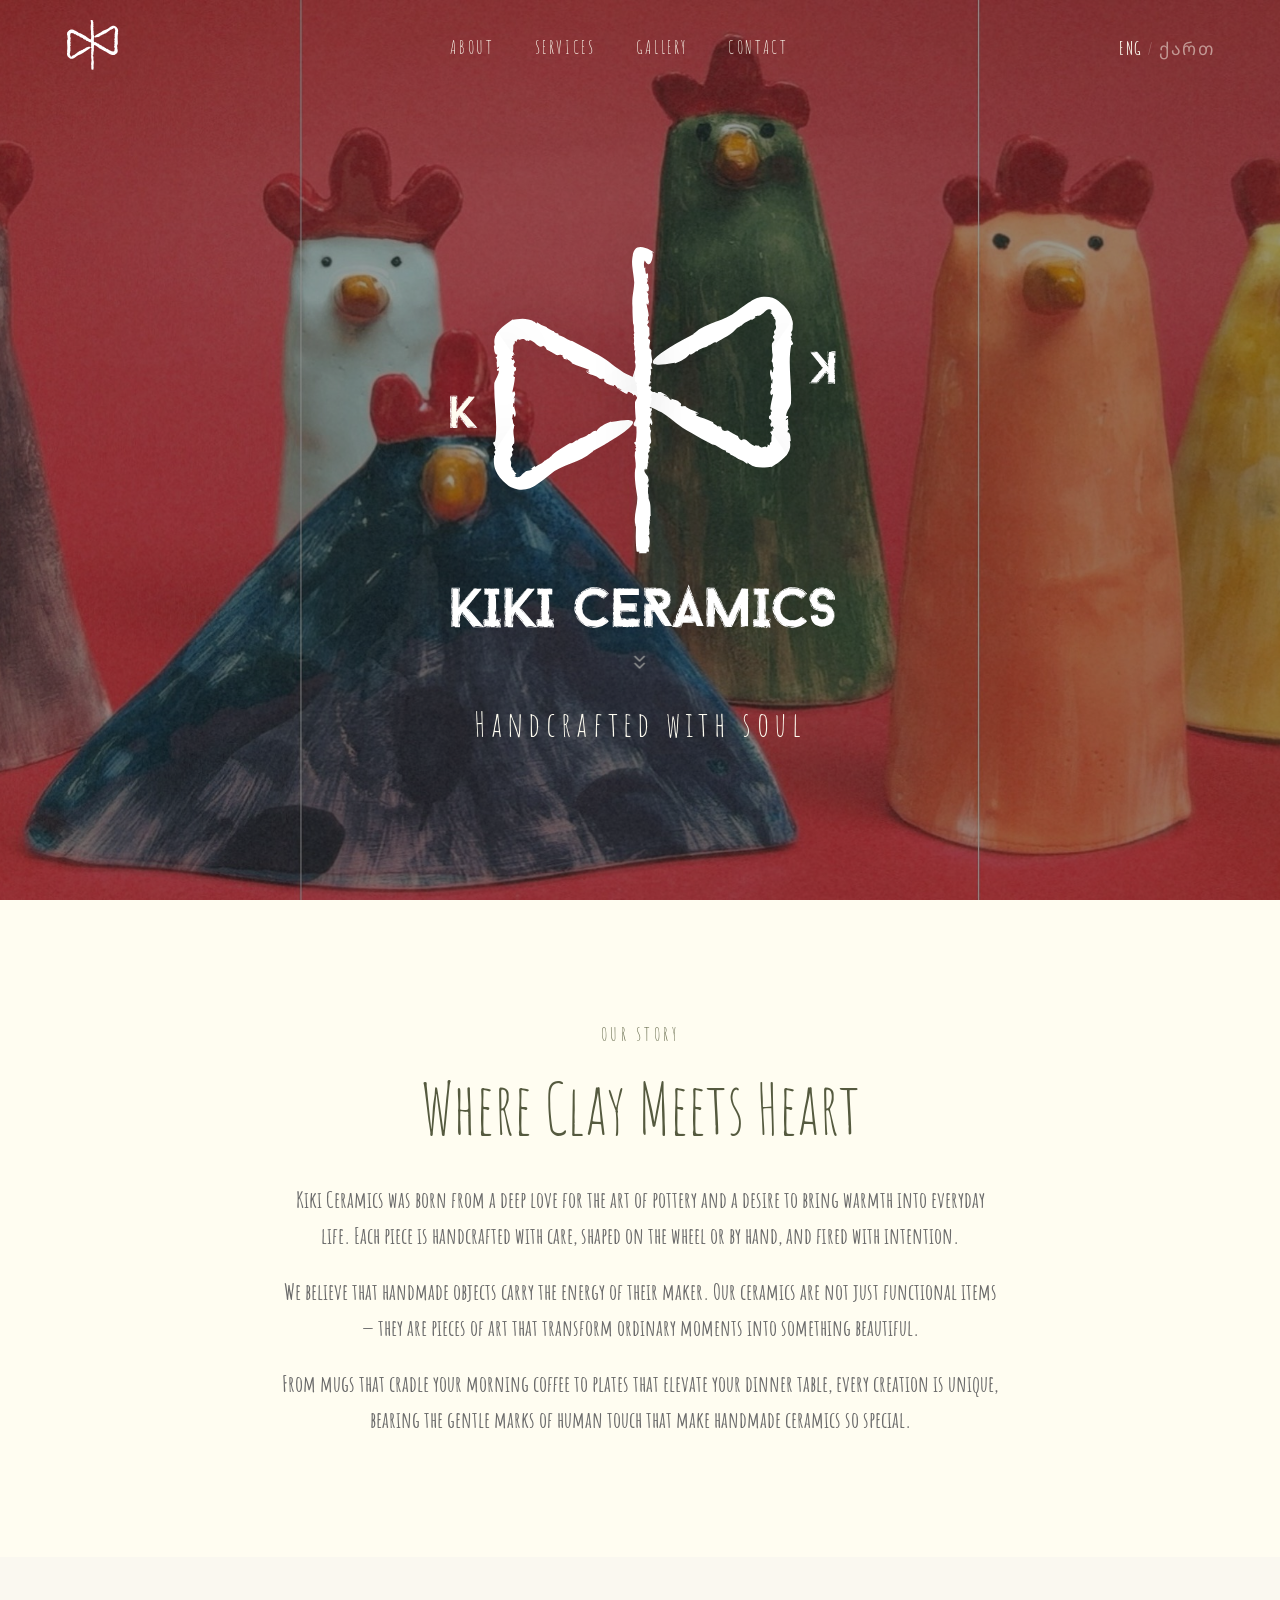
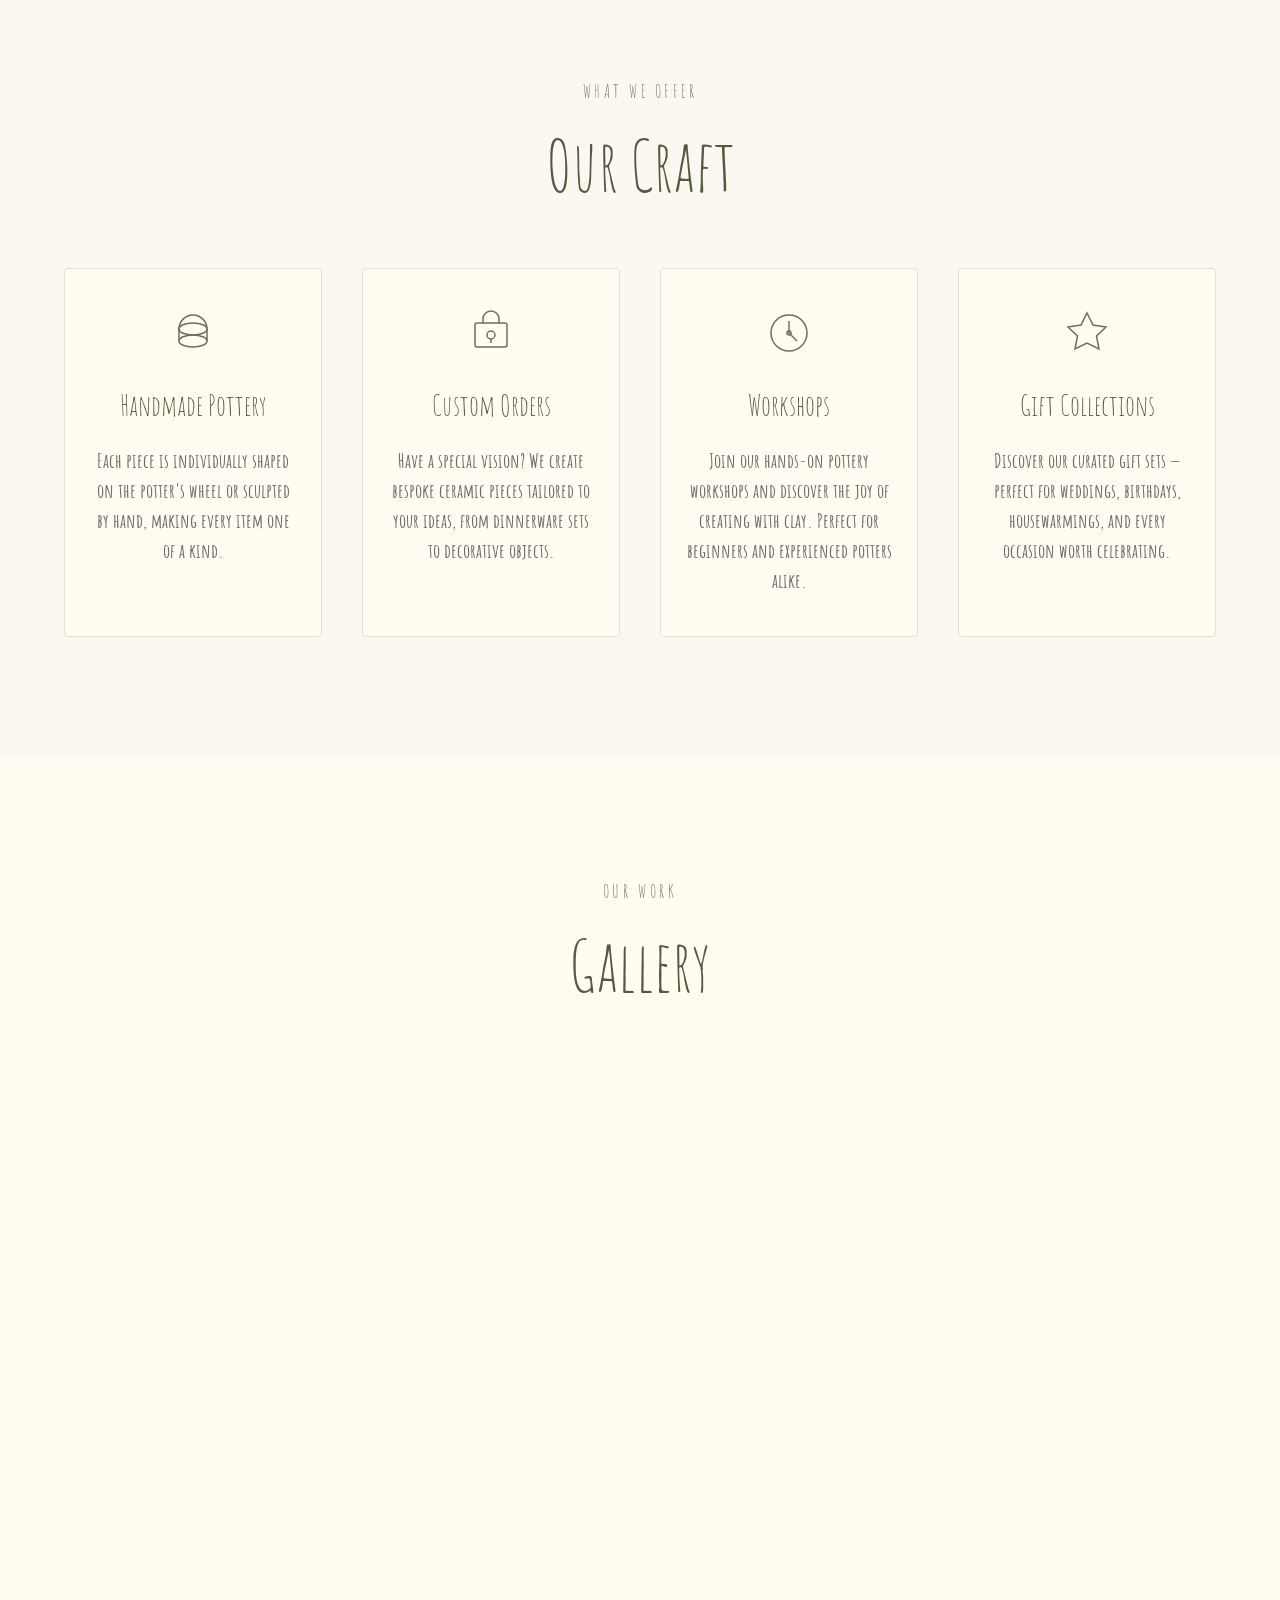
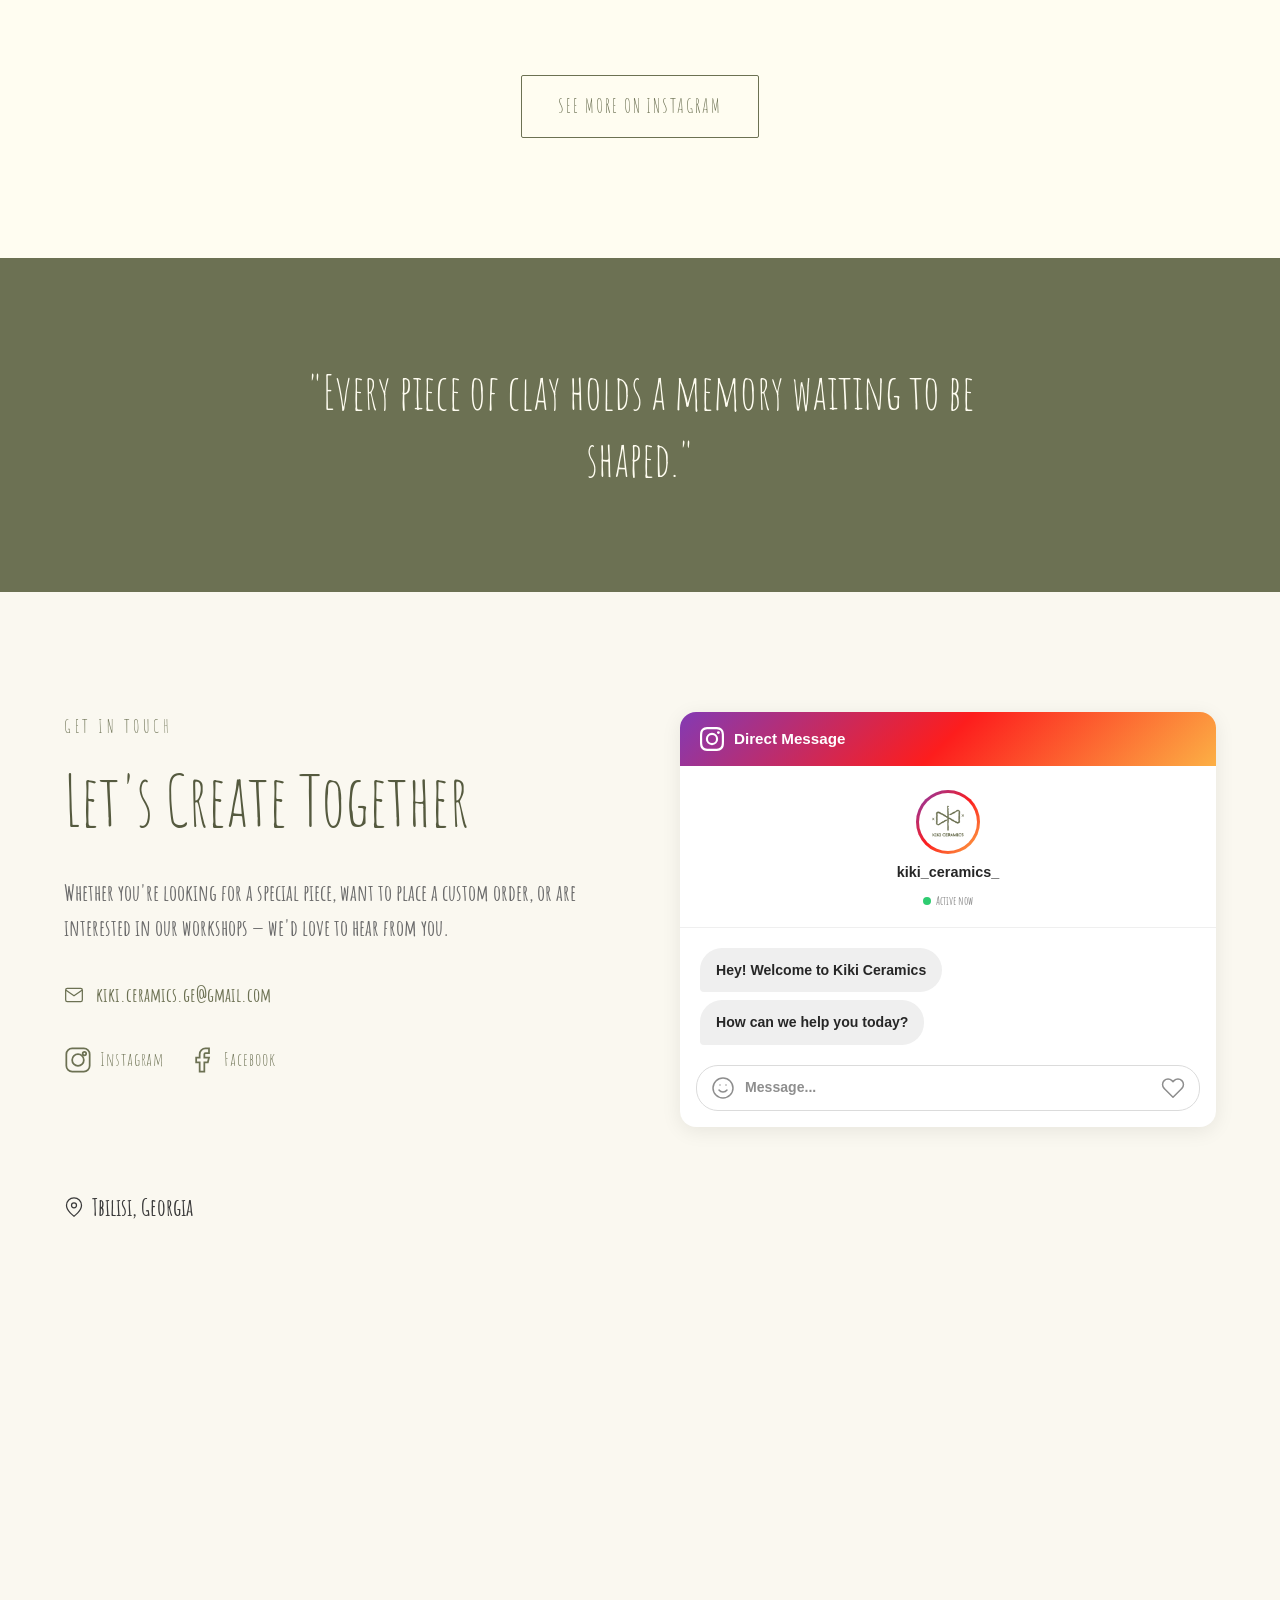
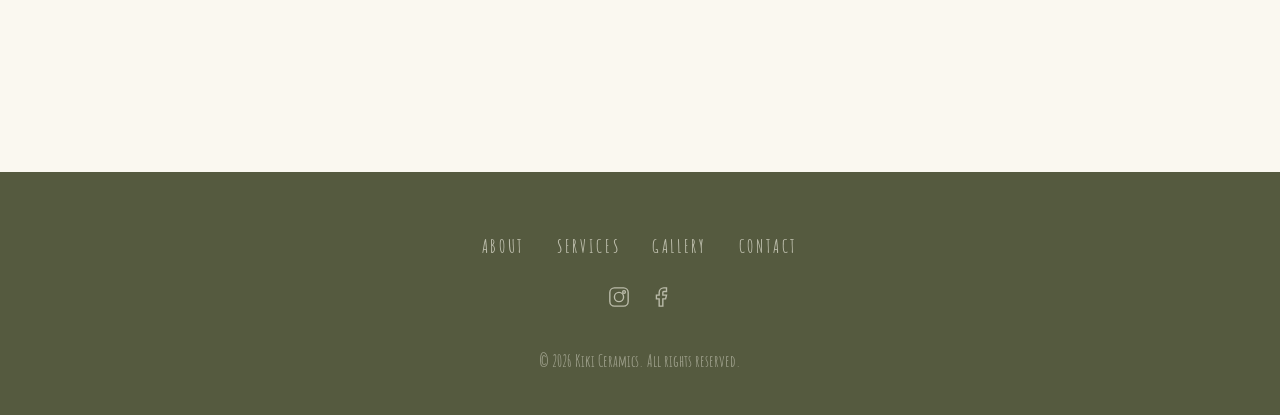
==== commit b0945ddc: "make georgian font smaller, font switcher bigger, and add url setting for language" ====
--- a/index.html
+++ b/index.html
@@ -32,9 +32,9 @@
       </div>
       <div class="nav-right">
         <button class="lang-toggle" id="langToggle" aria-label="Switch language">
-          <span class="lang-option" data-lang="en">EN</span>
+          <span class="lang-option" data-lang="en"><strong>ENG</strong></span>
           <span class="lang-divider">/</span>
-          <span class="lang-option active" data-lang="ka">KA</span>
+          <span class="lang-option active" data-lang="ka">ქართ</span>
         </button>
         <button class="nav-hamburger" id="hamburger" aria-label="Toggle menu">
           <span></span>
--- a/styles.css
+++ b/styles.css
@@ -281,7 +281,7 @@
   display: flex;
   align-items: center;
   gap: 4px;
-  font-size: 0.75rem;
+  font-size: 1.1rem;
   letter-spacing: 0.1em;
   color: var(--color-cream);
   transition: var(--transition);
@@ -1137,24 +1137,35 @@
 
 /* Gallery item stagger */
 
-/* Georgian language specifics */
+/* Georgian language specifics — smaller sizes to match Georgian script proportions */
+html[lang="ka"] {
+  font-size: 13px;
+}
+
+html[lang="ka"] .lang-toggle {
+  font-size: 17.6px;
+}
+
 html[lang="ka"] .section-title,
 html[lang="ka"] .hero-tagline {
   font-family: var(--font-georgian-heading);
-  font-weight: 300;
-  font-size: 0.88em;
+  font-weight: 400;
+}
+
+html[lang="ka"] .hero-tagline {
+  font-size: clamp(1rem, 2.5vw, 1.4rem);
 }
 
 html[lang="ka"] .quote-text {
   font-family: var(--font-georgian-heading);
-  font-weight: 300;
-  font-size: clamp(1.1rem, 2.2vw, 1.5rem);
+  font-weight: 400;
 }
 
 html[lang="ka"] .nav-link,
 html[lang="ka"] .mobile-link,
 html[lang="ka"] .footer-links a {
   font-family: var(--font-georgian);
+  font-weight: 400;
   letter-spacing: 0.08em;
 }
 
@@ -1163,6 +1174,8 @@
 html[lang="ka"] .service-text,
 html[lang="ka"] .contact-description,
 html[lang="ka"] .btn {
+  font-family: var(--font-georgian);
+  font-weight: 400;
 }
 
 /* Print & reduced-motion: disable animations */
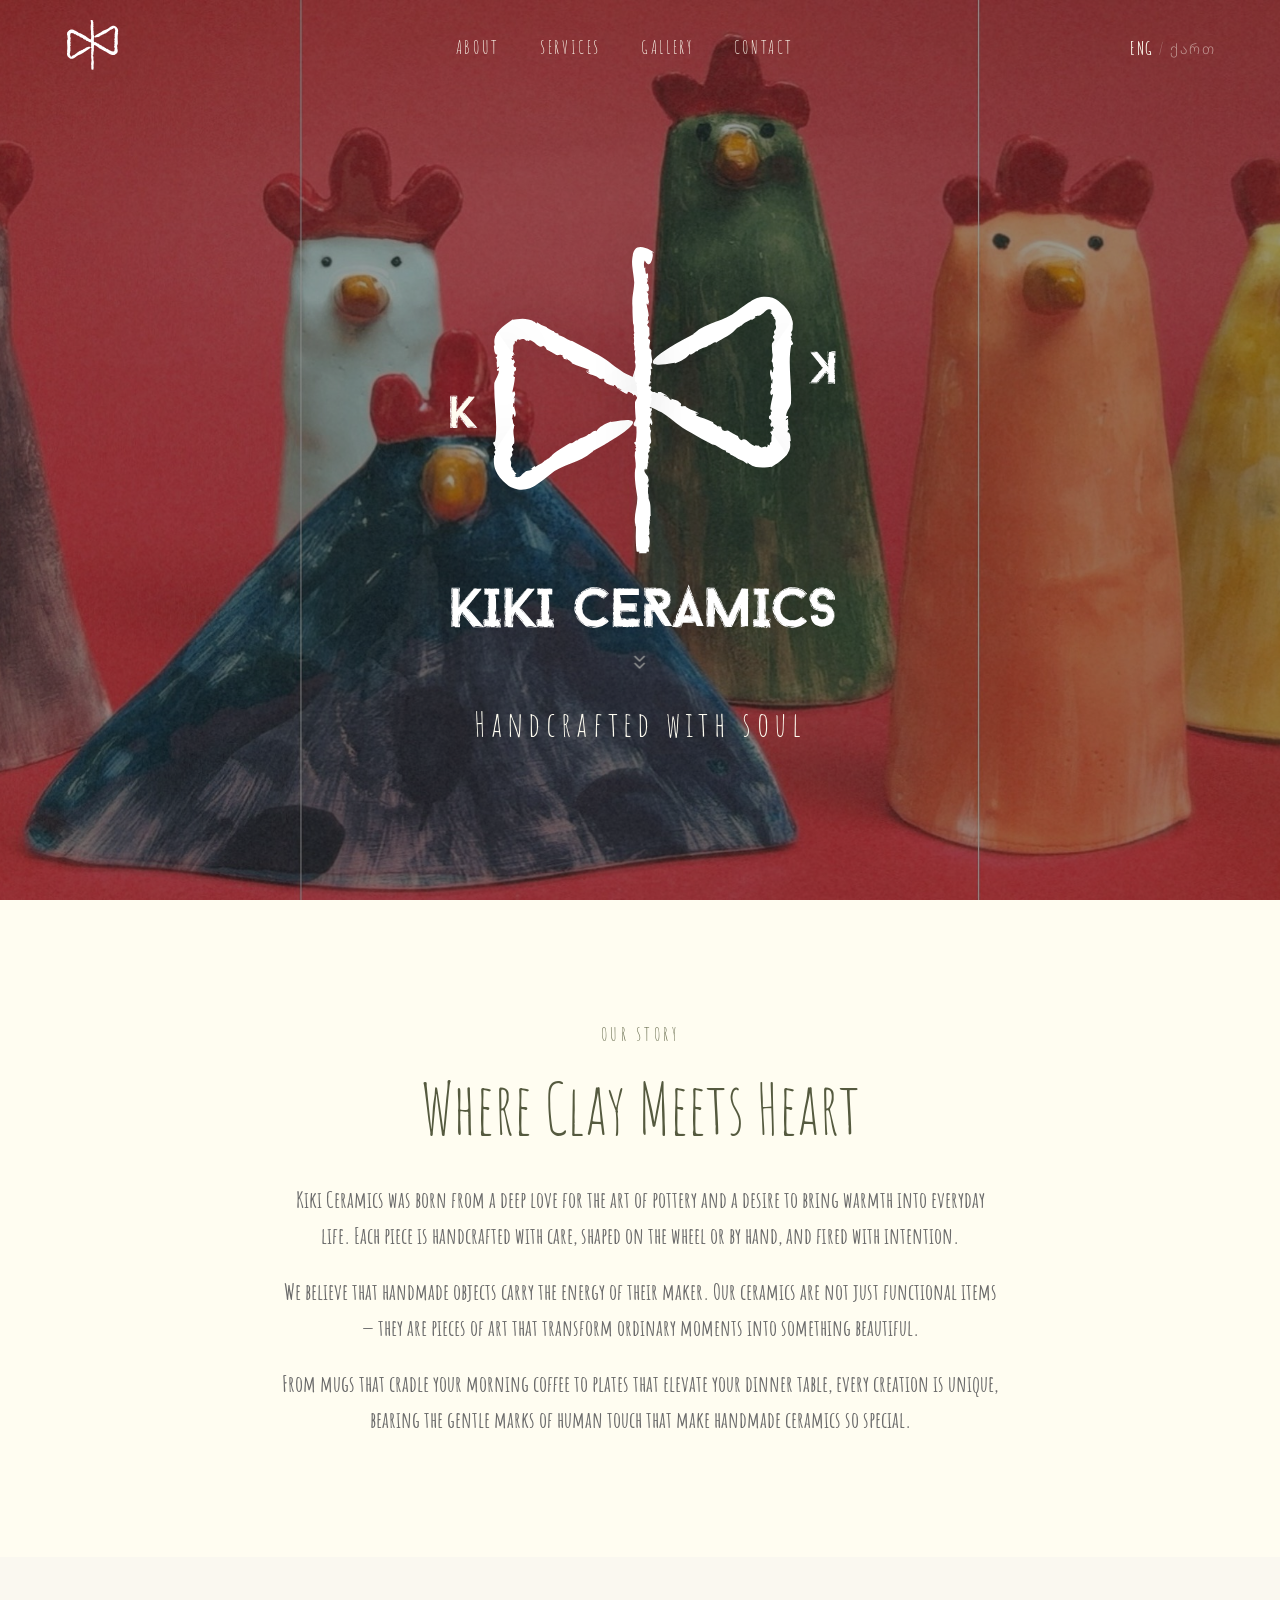
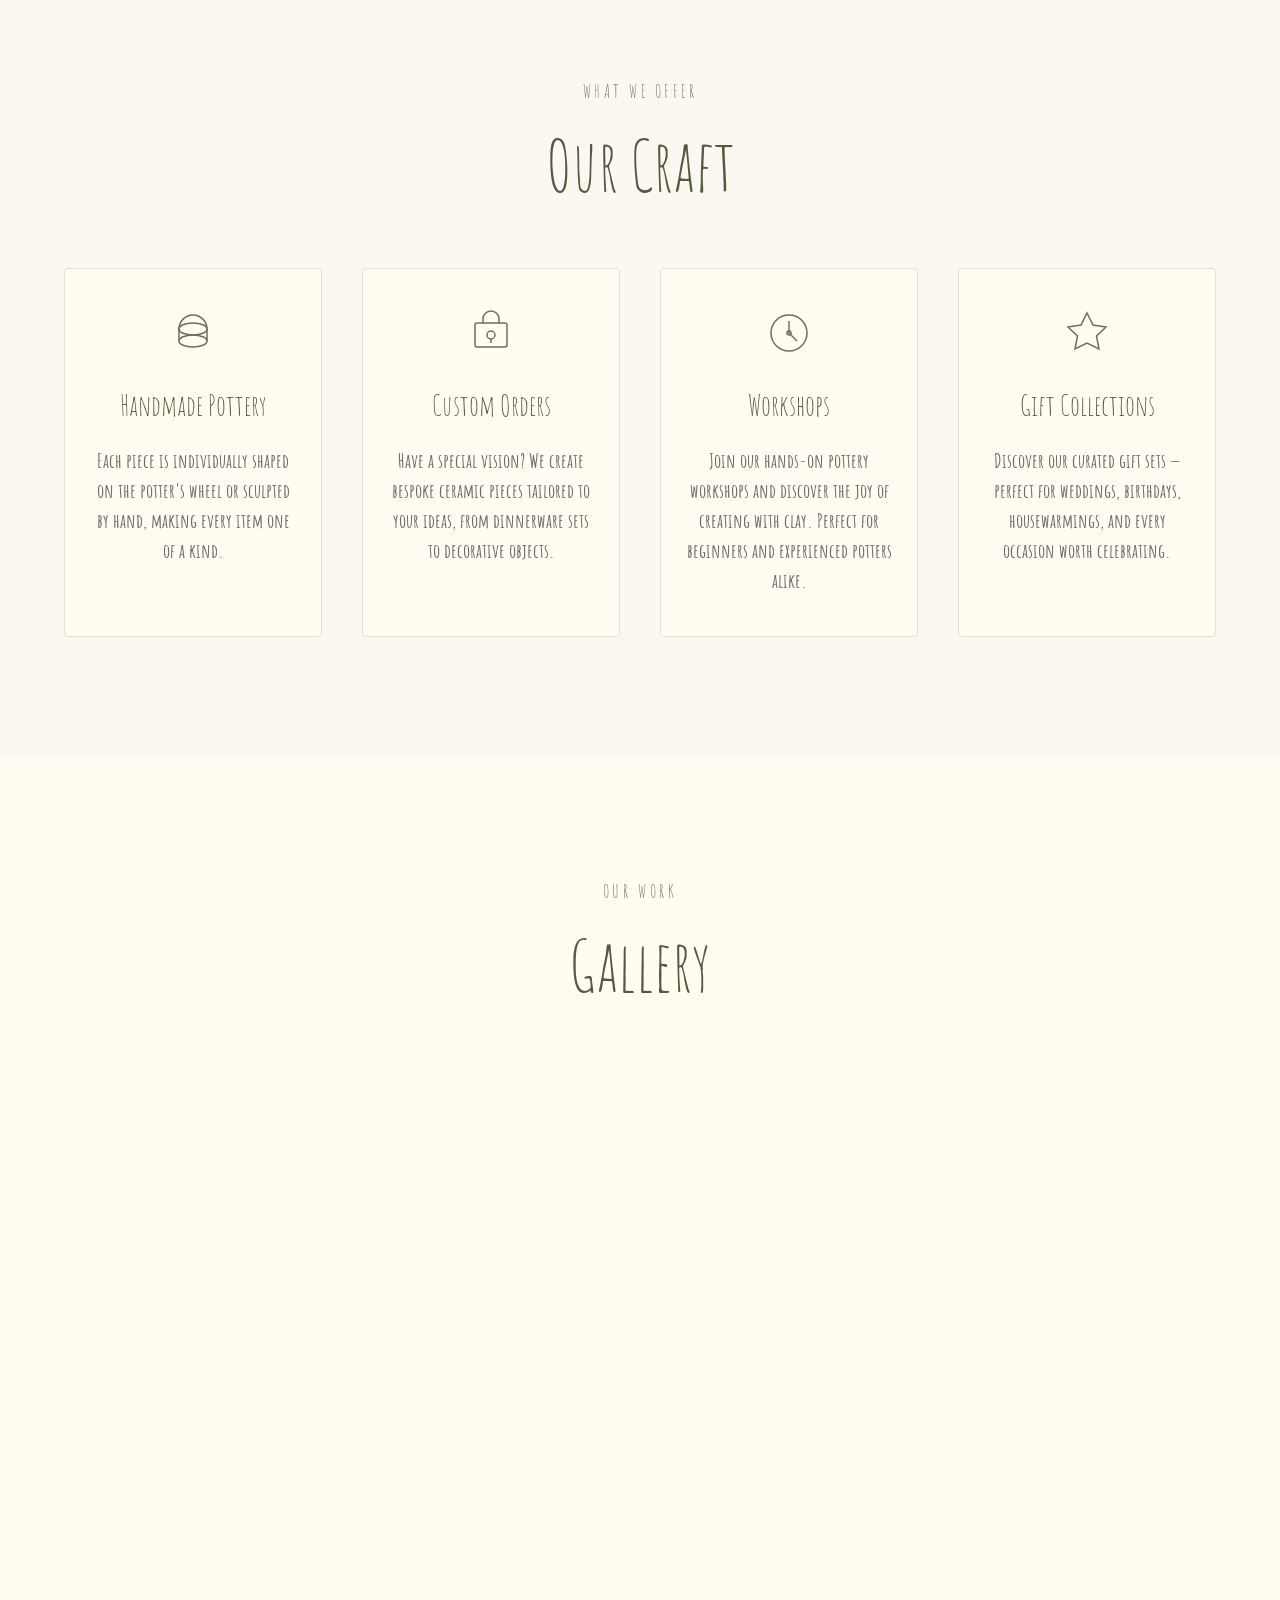
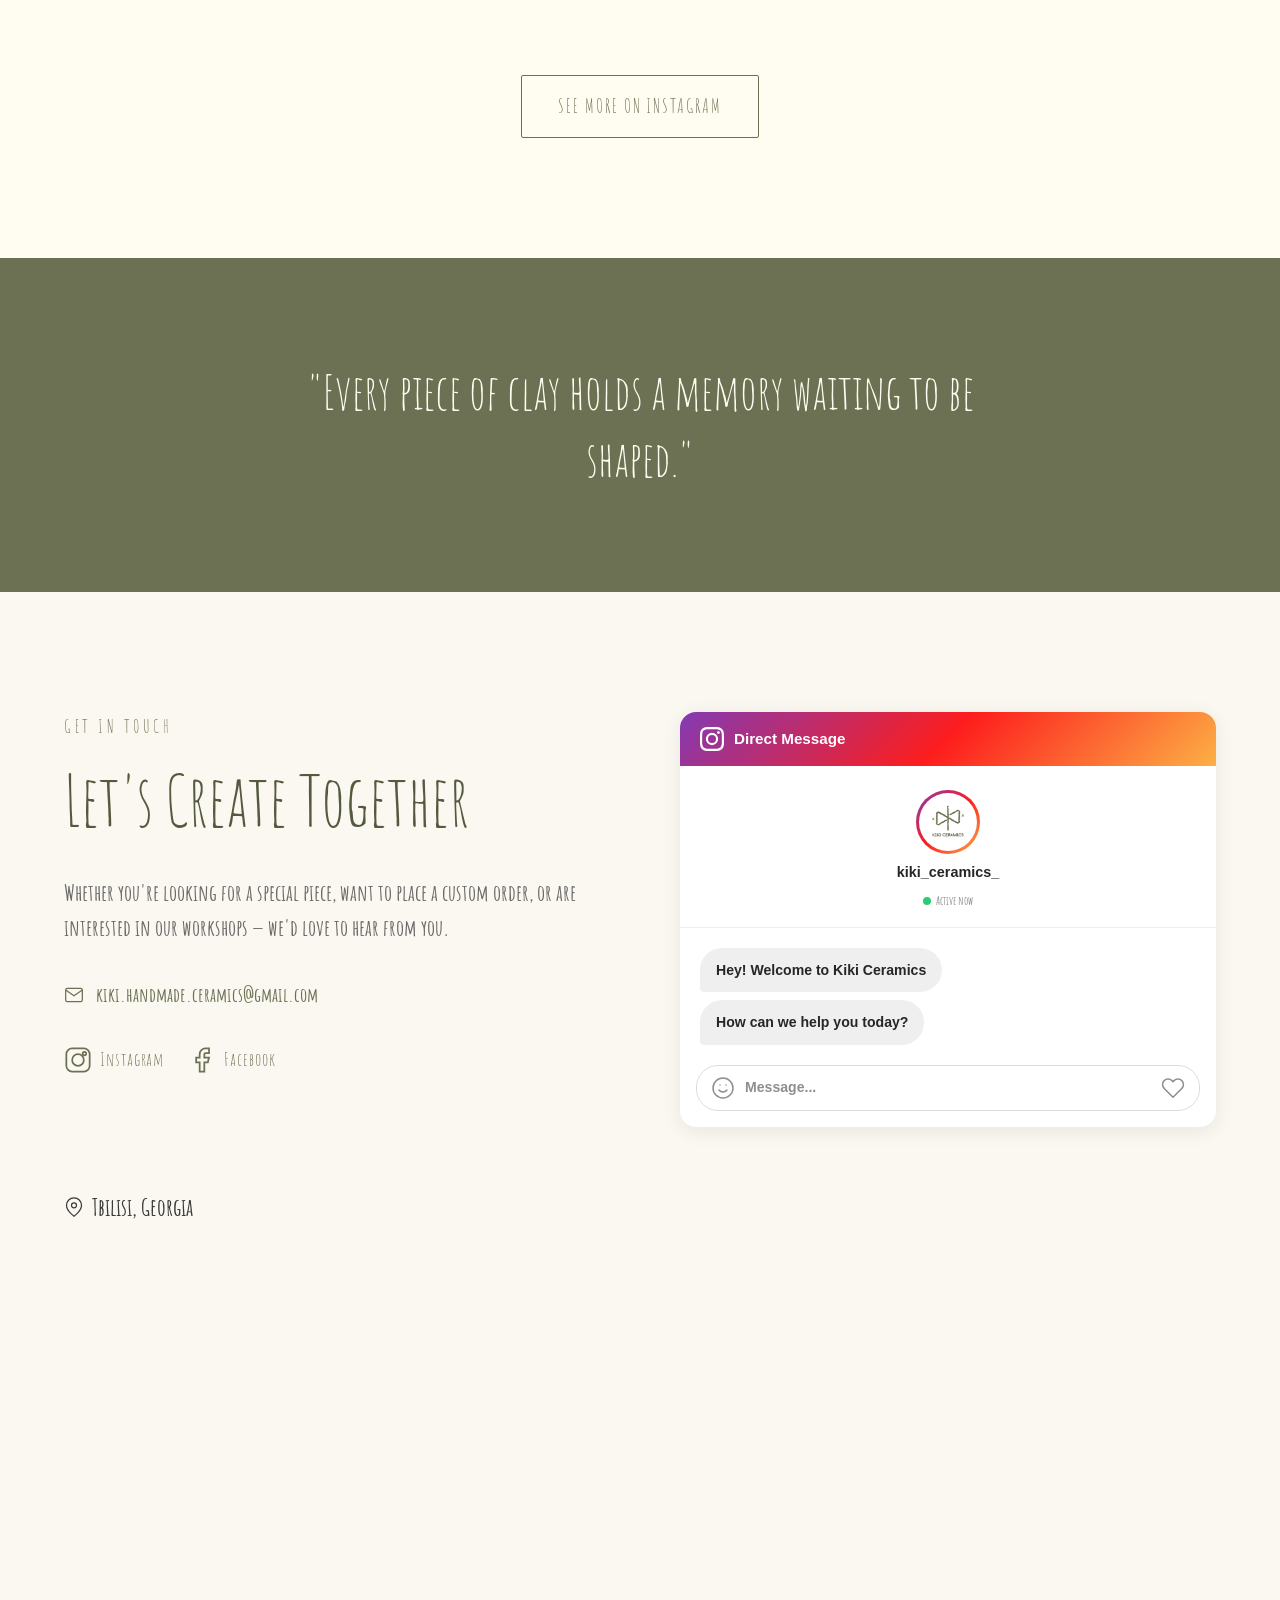
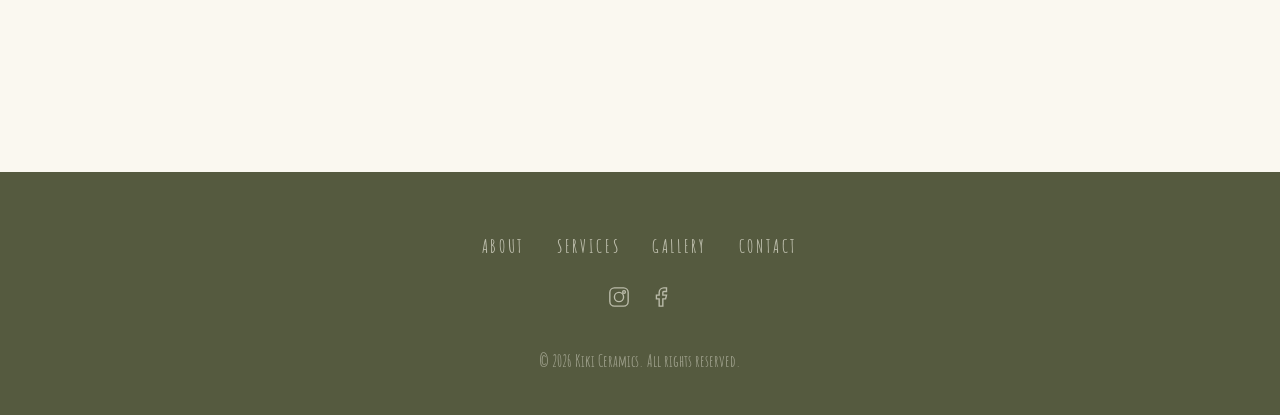
==== commit bbec2240: "update email" ====
--- a/index.html
+++ b/index.html
@@ -207,7 +207,7 @@
           <div class="contact-details">
             <div class="contact-item">
               <svg width="20" height="20" viewBox="0 0 24 24" fill="none" stroke="currentColor" stroke-width="1.5"><path d="M4 4h16c1.1 0 2 .9 2 2v12c0 1.1-.9 2-2 2H4c-1.1 0-2-.9-2-2V6c0-1.1.9-2 2-2z"/><polyline points="22,6 12,13 2,6"/></svg>
-              <a href="mailto:kiki.ceramics.ge@gmail.com">kiki.ceramics.ge@gmail.com</a>
+              <a href="mailto:kiki.handmade.ceramics@gmail.com">kiki.handmade.ceramics@gmail.com</a>
             </div>
           </div>
           <div class="contact-social">
--- a/styles.css
+++ b/styles.css
@@ -297,6 +297,11 @@
   transition: var(--transition);
 }
 
+.lang-option[data-lang="ka"] {
+  font-weight: 300;
+  font-size: 0.8em;
+}
+
 .lang-option.active {
   opacity: 1;
   font-weight: 500;
